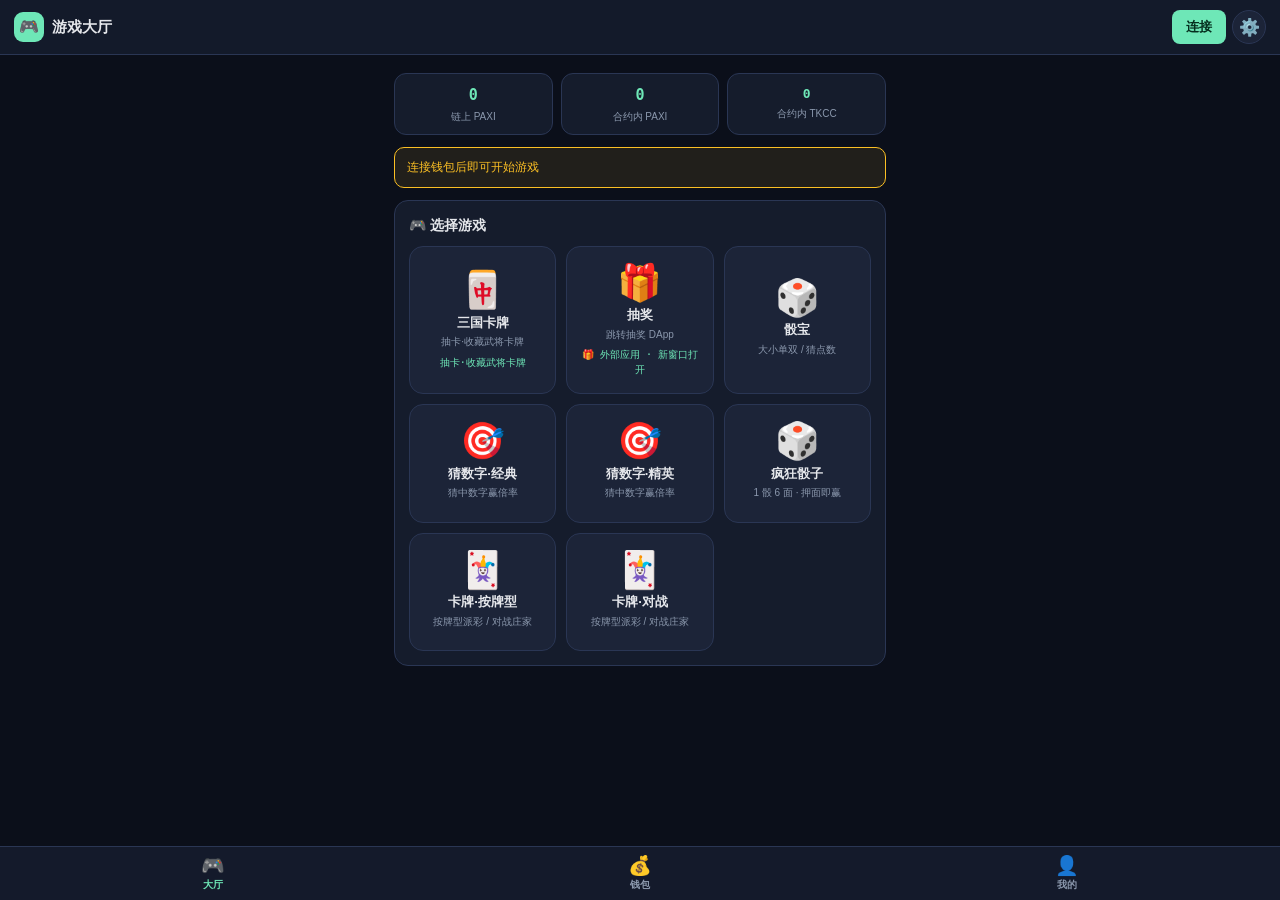
==== index.html @ fe30eb3c "Add files via upload" ====
<!DOCTYPE html>
<html lang="zh-CN">
<head>
<meta charset="UTF-8">
<meta name="viewport" content="width=device-width, initial-scale=1.0, maximum-scale=1.0, user-scalable=no, viewport-fit=cover">
<title>Paxi Game Hub</title>
<meta name="description" content="Paxi Network 链上游戏大厅">
<meta name="theme-color" content="#0b0f1a">
<link rel="icon" href="data:image/svg+xml,<svg xmlns='http://www.w3.org/2000/svg' viewBox='0 0 32 32'><rect width='32' height='32' rx='7' fill='%236ee7b7'/><text x='16' y='23' font-size='18' text-anchor='middle' fill='%230b0f1a'>G</text></svg>">
<style>
/* ========== 变量 ========== */
:root {
  --bg: #0b0f1a;
  --card: #151c2c;
  --card-2: #1c2438;
  --border: #2a3654;
  --text: #e5e7eb;
  --muted: #8b98ad;
  --accent: #6ee7b7;
  --accent-2: #60a5fa;
  --gold: #fbbf24;
  --danger: #f87171;
  --radius: 14px;
  --safe-bottom: env(safe-area-inset-bottom, 0px);
  --safe-top: env(safe-area-inset-top, 0px);
}
* { margin: 0; padding: 0; box-sizing: border-box; -webkit-tap-highlight-color: transparent; }
html { -webkit-text-size-adjust: 100%; }
body {
  font-family: -apple-system, BlinkMacSystemFont, 'Segoe UI', 'PingFang SC', 'Microsoft YaHei', sans-serif;
  background: var(--bg);
  color: var(--text);
  min-height: 100vh;
  line-height: 1.5;
  overscroll-behavior-y: none;
  padding-bottom: calc(64px + var(--safe-bottom));
}

/* ========== Header ========== */
.header {
  position: sticky; top: 0; z-index: 100;
  background: rgba(21,28,44,.92);
  backdrop-filter: blur(12px); -webkit-backdrop-filter: blur(12px);
  border-bottom: 1px solid var(--border);
  padding: calc(10px + var(--safe-top)) 14px 10px;
  display: flex; align-items: center; justify-content: space-between; gap: 8px;
}
.brand { display: flex; align-items: center; gap: 8px; min-width: 0; }
.logo {
  width: 30px; height: 30px; border-radius: 9px; background: var(--accent);
  display: flex; align-items: center; justify-content: center;
  font-size: 16px; flex-shrink: 0;
}
.brand-name { font-size: 15px; font-weight: 800; white-space: nowrap; }
.hdr-right { display: flex; align-items: center; gap: 6px; flex-shrink: 0; }
.chip {
  font-size: 11px; padding: 4px 8px; border-radius: 999px;
  background: var(--card-2); border: 1px solid var(--border);
  color: var(--muted); font-family: ui-monospace, monospace;
  max-width: 104px; overflow: hidden; text-overflow: ellipsis; white-space: nowrap;
}
.chip.bal { color: var(--accent); border-color: #14532d; }

/* ========== 主区 ========== */
.main { max-width: 520px; margin: 0 auto; padding: 14px 14px 8px; }

/* ========== 卡片 ========== */
.card {
  background: var(--card); border: 1px solid var(--border);
  border-radius: var(--radius); padding: 14px; margin-bottom: 12px;
}
.card-title {
  font-size: 14px; font-weight: 700; margin-bottom: 10px;
  display: flex; align-items: center; gap: 6px;
}
.desc { font-size: 12px; color: var(--muted); line-height: 1.6; word-break: break-word; }
.desc code, code {
  font-family: ui-monospace, SFMono-Regular, Menlo, Consolas, monospace;
  font-size: 11px; background: rgba(0,0,0,.05);
  padding: 1px 5px; border-radius: 4px; word-break: break-all;
}

/* ========== 余额条 ========== */
.balance-bar {
  display: grid; grid-template-columns: repeat(3, 1fr); gap: 8px;
  margin-bottom: 12px;
}
.bal-item {
  background: var(--card); border: 1px solid var(--border);
  border-radius: 12px; padding: 10px 6px; text-align: center;
}
.bal-val { font-size: 15px; font-weight: 800; color: var(--accent); font-family: ui-monospace, monospace; }
.bal-val.small { font-size: 13px; }
.bal-lab { font-size: 10px; color: var(--muted); margin-top: 2px; }

/* ========== 游戏网格（2 列，手机最舒服） ========== */
.game-grid { display: grid; grid-template-columns: repeat(2, 1fr); gap: 10px; }
.game-card {
  background: var(--card-2); border: 1px solid var(--border);
  border-radius: var(--radius); padding: 16px 10px;
  display: flex; flex-direction: column; align-items: center; gap: 3px;
  cursor: pointer; transition: transform .12s;
  min-height: 104px; justify-content: center; text-align: center;
}
.game-card:active { transform: scale(.96); background: #223052; }
.game-card.disabled { opacity: .45; pointer-events: none; }
.game-icon { font-size: 32px; line-height: 1.1; }
.game-name { font-size: 13px; font-weight: 700; }
.game-desc { font-size: 10px; color: var(--muted); line-height: 1.35; }
.game-tag {
  font-size: 10px; color: var(--accent); margin-top: 3px;
  font-family: ui-monospace, monospace;
}

/* ========== 返回栏 ========== */
.back-bar {
  display: inline-flex; align-items: center; gap: 4px;
  color: var(--muted); font-size: 13px; margin-bottom: 10px;
  padding: 6px 0; cursor: pointer;
}
.back-bar:active { color: var(--text); }

/* ========== 表单 ========== */
.field { margin-bottom: 12px; }
.label { display: block; font-size: 12px; color: var(--muted); margin-bottom: 5px; font-weight: 600; }
input[type="text"], input[type="number"], select {
  width: 100%; padding: 11px 12px;
  background: var(--bg); border: 1px solid var(--border); border-radius: 10px;
  color: var(--text); font-size: 15px;
  -webkit-appearance: none; appearance: none;
  transition: border-color .15s;
}
input:focus, select:focus { outline: none; border-color: var(--accent); }
select { font-family: inherit; cursor: pointer; }
input.mono { font-family: ui-monospace, monospace; }
.row { display: flex; gap: 8px; align-items: center; }
.row .grow { flex: 1 1 auto; min-width: 0; }

/* 快捷金额 */
.quick-row { display: flex; gap: 6px; margin-top: 6px; flex-wrap: wrap; }
.quick {
  padding: 5px 10px; font-size: 11px; border-radius: 999px;
  background: var(--card-2); border: 1px solid var(--border); color: var(--muted);
}
.quick:active { background: var(--accent); color: #052e1e; }

/* ========== 按钮 ========== */
.btn {
  padding: 12px 18px; border-radius: 10px; border: none;
  font-size: 15px; font-weight: 700; cursor: pointer;
  min-height: 46px; width: 100%;
  display: flex; align-items: center; justify-content: center; gap: 6px;
  transition: transform .1s;
}
.btn:active { transform: scale(.97); }
.btn:disabled { opacity: .45; }
.btn-primary { background: var(--accent); color: #052e1e; }
.btn-ghost { background: transparent; color: var(--text); border: 1px solid var(--border); font-weight: 600; }
.btn-gold { background: var(--gold); color: #3b2a05; }
.btn-sm {
  width: auto; min-height: 34px; padding: 7px 14px;
  font-size: 13px; border-radius: 8px;
}

/* ========== 下注选项 ========== */
.opt-grid { display: grid; grid-template-columns: repeat(auto-fill, minmax(64px, 1fr)); gap: 7px; }
.opt-grid.cols-2 { grid-template-columns: repeat(2, 1fr); }
.opt {
  padding: 12px 4px; border-radius: 10px; font-size: 14px; font-weight: 600;
  background: var(--card-2); border: 1px solid var(--border); color: var(--text);
  min-height: 48px;
}
.opt:active { transform: scale(.96); }
.opt.sel { background: var(--accent); color: #052e1e; border-color: var(--accent); }
.opt small { display: block; font-size: 10px; opacity: .8; margin-top: 2px; font-weight: 500; }
.opt:disabled { opacity: .35; }
.opt.dim { opacity: .55; }

/* ========== 骰子 / 卡牌结果 ========== */
.result-stage {
  background: var(--bg); border: 1px solid var(--border); border-radius: 12px;
  padding: 16px; text-align: center; margin-bottom: 10px; min-height: 72px;
  display: flex; align-items: center; justify-content: center; flex-wrap: wrap; gap: 8px;
}
.dice-face {
  width: 46px; height: 46px; border-radius: 10px;
  background: var(--card-2); border: 1px solid var(--border);
  display: flex; align-items: center; justify-content: center;
  font-size: 20px; font-weight: 800;
}
.pcard {
  width: 44px; height: 62px; border-radius: 8px; background: #f8fafc;
  color: #0f172a; display: flex; flex-direction: column;
  align-items: center; justify-content: center; font-weight: 800; font-size: 17px;
  border: 1px solid #cbd5e1;
}
.pcard.red { color: #dc2626; }
.pcard small { font-size: 15px; font-weight: 600; }
.big-result { font-size: 34px; font-weight: 800; color: var(--accent); }
.placeholder-txt { color: var(--muted); font-size: 12px; }

/* ========== 赔率表 ========== */
.odds-wrap { overflow-x: auto; -webkit-overflow-scrolling: touch; }
table { width: 100%; border-collapse: collapse; font-size: 11px; margin-top: 6px; min-width: 300px; }
th {
  text-align: left; padding: 6px 6px; color: var(--muted); font-weight: 600;
  border-bottom: 1px solid var(--border); font-size: 10px; white-space: nowrap;
}
td { padding: 6px 6px; border-bottom: 1px solid var(--border); }
td.num { font-family: ui-monospace, monospace; text-align: right; white-space: nowrap; }
.warn-txt { color: var(--gold); }
.ok-txt { color: var(--accent); }

/* ========== 键值行 ========== */
.kv { display: flex; justify-content: space-between; gap: 10px; padding: 6px 0; font-size: 12px; }
.kv + .kv { border-top: 1px solid rgba(42,54,84,.5); }
.kv .k { color: var(--muted); flex: 0 0 auto; }
.kv .v { font-family: ui-monospace, monospace; text-align: right; word-break: break-all; max-width: 62%; }

/* ========== 提示条 ========== */
.hint {
  background: rgba(251,191,36,.09); border: 1px solid var(--gold);
  color: var(--gold); border-radius: 10px; padding: 10px 12px;
  font-size: 12px; margin-bottom: 12px; line-height: 1.6;
}
.hint.err { background: rgba(248,113,113,.09); border-color: var(--danger); color: var(--danger); }
.hint.ok { background: rgba(110,231,183,.09); border-color: var(--accent); color: var(--accent); }

/* ========== 日志 ========== */
.log {
  font-family: ui-monospace, monospace; font-size: 11px;
  background: #06090f; border: 1px solid var(--border); border-radius: 10px;
  padding: 10px; max-height: 180px; overflow: auto;
  white-space: pre-wrap; word-break: break-all; color: #cbd5e1;
}
.log div { padding: 1px 0; }
.log .ok { color: #86efac; }
.log .err { color: #fca5a5; }
.log .info { color: #93c5fd; }

/* ========== 底部 Tab ========== */
.tabbar {
  position: fixed; left: 0; right: 0; bottom: 0; z-index: 100;
  background: rgba(21,28,44,.96);
  backdrop-filter: blur(12px); -webkit-backdrop-filter: blur(12px);
  border-top: 1px solid var(--border);
  display: flex; padding-bottom: var(--safe-bottom);
}
.tab {
  flex: 1; padding: 9px 0 8px; text-align: center; cursor: pointer;
  color: var(--muted); font-size: 10px; font-weight: 600;
  display: flex; flex-direction: column; align-items: center; gap: 2px;
}
.tab .ti { font-size: 19px; line-height: 1; }
.tab.active { color: var(--accent); }
.tab:active { opacity: .7; }

/* ========== Toast ========== */
.toast {
  position: fixed; bottom: calc(78px + var(--safe-bottom)); left: 50%;
  transform: translateX(-50%);
  background: var(--card-2); border: 1px solid var(--border);
  padding: 10px 18px; border-radius: 10px; font-size: 13px; font-weight: 600;
  z-index: 300; max-width: 88vw; text-align: center;
  box-shadow: 0 6px 24px rgba(0,0,0,.45);
  animation: slideUp .25s ease;
}
@keyframes slideUp { from { transform: translate(-50%, 14px); opacity: 0; } to { transform: translate(-50%, 0); opacity: 1; } }
.toast.success { border-color: var(--accent); color: var(--accent); }
.toast.error { border-color: var(--danger); color: var(--danger); }

/* ========== 遮罩 ========== */
.mask {
  position: fixed; inset: 0; z-index: 400;
  background: rgba(6,9,15,.72);
  display: flex; align-items: center; justify-content: center;
  flex-direction: column; gap: 10px; color: var(--muted); font-size: 13px;
}
.spinner {
  width: 26px; height: 26px; border: 2px solid var(--border);
  border-top-color: var(--accent); border-radius: 50%;
  animation: spin .7s linear infinite;
}
@keyframes spin { to { transform: rotate(360deg); } }

/* ========== 桌面微调（依然是窄栏，手机为主） ========== */
@media (min-width: 768px) {
  .main { padding: 18px 14px 8px; }
  .game-grid { grid-template-columns: repeat(3, 1fr); }
  .game-icon { font-size: 36px; }
}
@media (max-width: 340px) {
  .game-grid { gap: 8px; }
  .game-card { padding: 12px 6px; min-height: 92px; }
  .game-icon { font-size: 26px; }
  .chip { max-width: 78px; font-size: 10px; }
}

/* ========== 设置菜单（大厅暗色主题） ========== */
.settings-wrap { position: relative; }
.settings-btn {
  width: 34px; height: 34px; border-radius: 50%;
  background: var(--card-2); border: 1px solid var(--border);
  color: var(--text); font-size: 17px; cursor: pointer;
  display: flex; align-items: center; justify-content: center;
  transition: transform .3s, background .15s, color .15s;
  -webkit-tap-highlight-color: transparent;
  touch-action: manipulation;
}
.settings-btn:hover { background: rgba(110,231,183,.15); transform: rotate(90deg); color: var(--accent); }
.settings-menu {
  display: none; position: absolute; top: 42px; right: 0;
  background: var(--card); border: 1px solid var(--border);
  border-radius: 12px; padding: 6px; box-shadow: 0 8px 24px rgba(0,0,0,.5);
  min-width: 188px; flex-direction: column; gap: 2px; z-index: 400;
}
.settings-menu.open { display: flex; animation: sgFadeIn .18s ease; }
@keyframes sgFadeIn { from { opacity: 0; transform: translateY(-4px); } to { opacity: 1; transform: translateY(0); } }
.settings-menu .menu-item {
  background: transparent; border: none; color: var(--text);
  padding: 9px 12px; font-size: 13px; font-family: inherit; cursor: pointer;
  border-radius: 8px; text-align: left; transition: background .15s, color .15s;
  display: flex; align-items: center; gap: 6px; white-space: nowrap;
}
.settings-menu .menu-item:hover { background: var(--card-2); color: var(--accent); }
.settings-menu .menu-item .check { color: var(--accent); font-weight: 700; width: 14px; display: inline-block; }
.settings-menu .menu-item.danger:hover { background: rgba(248,113,113,.15); color: var(--danger); }
.settings-menu .menu-divider { height: 1px; background: var(--border); margin: 4px 8px; }

/* ============================================================
   三国·卡牌 老版金色主题
   作用域限定在 .sg-page 与专属类（.sg-card/.codex-card/.battle-arena/
   弹窗），不污染大厅中性布局，其他游戏外观与逻辑一律不动。
   ============================================================ */
:root { --sg-card-h: 200px; }

/* 三国页包裹器：仅此容器内套用老版字体/金色风 */
.sg-page { font-family: '华文行楷','STKaiti','KaiTi','SimSun',serif; }
.sg-page .card { background: rgba(255,255,255,0.04); border:1px solid rgba(200,160,100,0.12); border-radius:14px; padding:12px; margin-bottom:10px; }
.sg-page .card-title { font-size:14px; font-weight:700; margin-bottom:8px; display:flex; align-items:center; gap:6px; color:#e8d5b8; }
.sg-page .desc { font-size:12px; color:#8a7a6a; line-height:1.6; word-break:break-word; }
.sg-page .kv { display:flex; justify-content:space-between; gap:10px; padding:6px 0; font-size:12px; }
.sg-page .kv + .kv { border-top:1px solid rgba(200,160,100,0.06); }
.sg-page .kv .k { color:#8a7a6a; flex:0 0 auto; }
.sg-page .kv .v { font-family: ui-monospace, monospace; text-align:right; word-break:break-all; max-width:62%; color:#e8d5b8; }
.sg-page .hint { background: rgba(255,200,50,0.09); border:1px solid #b8860b; color:#ffd700; border-radius:10px; padding:10px 12px; font-size:12px; margin-bottom:10px; line-height:1.6; }
.sg-page .hint.err { background: rgba(248,113,113,0.09); border-color:#f44336; color:#f44336; }
.sg-page .hint.ok { background: rgba(110,231,183,0.09); border-color:#4caf50; color:#4caf50; }
.sg-page .back-bar { display:inline-flex; align-items:center; gap:4px; color:#8a7a6a; font-size:13px; margin-bottom:10px; padding:6px 0; cursor:pointer; font-family:inherit; }
.sg-page .back-bar:active { color:#e8d5b8; }
.sg-page input[type="text"], .sg-page input[type="number"], .sg-page select { width:100%; padding:10px 12px; border:1px solid rgba(200,160,100,0.3); background: rgba(30,20,10,0.6); color:#e8d5b8; border-radius:8px; font-size:13px; outline:none; box-sizing:border-box; font-family:inherit; margin-top:6px; }
.sg-page input:focus, .sg-page select:focus { border-color:#ffd700; }
.sg-page label { font-size:12px; color:#8a7a6a; }
.sg-page .btn-primary { background:#8b2f1a; color:#f5efe0; }
.sg-page .btn-gold { background:#ffd700; color:#0d0a0c; }
.sg-page .btn-success { background:#2a6a3a; color:#f5efe0; }
.sg-page .btn-ghost { background:rgba(255,255,255,0.08); color:#e8d5b8; }
.sg-page .btn-danger { background:#6a2a2a; color:#f5efe0; }

/* 三国页内统计卡（4 张横排） */
.sg-stats { display:flex; gap:6px; margin-bottom:10px; }
.sg-stat { flex:1; background: rgba(255,255,255,0.04); border:1px solid rgba(200,160,100,0.12); border-radius:12px; padding:8px 6px; text-align:center; font-size:12px; }
.sg-stat .ic { font-size:16px; }
.sg-stat .num { display:block; font-size:15px; font-weight:bold; color:#ffd700; margin-top:2px; }
.sg-stat .lb { display:block; font-size:10px; color:#8a7a6a; margin-top:2px; }

/* 三国页内标签条（抽卡/对战/我的卡牌…） */
#sgTabs { display:flex; gap:4px; overflow-x:auto; margin-bottom:10px; background: rgba(0,0,0,0.25); padding:4px; border-radius:14px; border:1px solid rgba(200,160,100,0.12); -webkit-overflow-scrolling:touch; scrollbar-width:none; }
#sgTabs::-webkit-scrollbar { display:none; }
.sg-tab { flex:1; min-width:64px; width:auto; min-height:auto; background:transparent; border:none; color:#8a7a6a; padding:9px 6px; font-size:13px; font-family:inherit; cursor:pointer; border-radius:10px; transition:.2s; white-space:nowrap; }
.sg-tab:hover { color:#e8d5b8; background: rgba(255,255,255,0.04); }
.sg-tab.active { background: linear-gradient(135deg, rgba(184,134,11,0.35), rgba(255,200,50,0.2)); color:#ffd700; box-shadow:0 2px 10px rgba(255,200,50,0.15); }

/* 我的卡牌网格（3 列，高度一致） */
#sgCardGrid { display:grid; grid-template-columns:repeat(3,1fr); gap:8px; margin-top:6px; }
.sg-card {
  position:relative; border:2px solid #555; border-radius:10px; overflow:hidden;
  background:#0d1322; aspect-ratio:auto; height: var(--sg-card-h);
  display:flex; flex-direction:column; cursor:pointer; transition: filter .2s;
}
.sg-card:hover { filter: brightness(1.12); z-index:3; }
.sg-card:active { filter: brightness(.92); }
/* 出战顺序序号徽标（养成页 picker：第 1 个先出，第 2 个第二出…） */
.sg-pick-ord {
  position:absolute; top:-7px; left:-7px; z-index:4;
  min-width:18px; height:18px; padding:0 4px; border-radius:9px;
  background:linear-gradient(135deg,#ffd700,#ff9d2e); color:#3a2400;
  font-size:11px; font-weight:800; line-height:18px; text-align:center;
  box-shadow:0 1px 4px rgba(0,0,0,.5); border:1px solid #ffe9a8;
}
.sg-card .sg-card-img {
  flex:3; min-height:0; display:flex; align-items:center; justify-content:center;
  background: radial-gradient(ellipse at 50% 80%, rgba(60,40,20,0.2), transparent 70%);
  overflow:hidden; padding:2px;
}
.sg-card .sg-card-img img { width:100%; height:100%; object-fit:cover; }
.sg-card .sg-card-foot {
  flex:1; border-top:1px dashed rgba(100,80,60,0.4); padding:3px 4px; text-align:center;
  background: linear-gradient(0deg, rgba(0,0,0,.6), transparent); font-size:10px; line-height:1.2;
}
.sg-card .sg-card-foot .nm { font-weight:700; color:#fff; font-size:11px; }
.sg-card .sg-card-foot .rr { color:#ffd700; font-size:9px; }
.sg-card .sg-card-lv {
  position:absolute; top:3px; right:3px; background:rgba(0,0,0,.65); color:#ffd54f;
  padding:1px 5px; border-radius:4px; font-size:10px; font-weight:700; z-index:2;
}
/* 养成页卡牌格：小卡图 + 参数 + 下方四个养成按钮（与「我的卡牌」区分开） */
.sg-cult-card {
  border:2px solid #555; border-radius:10px; overflow:hidden; background:#0d1322;
  padding:5px; display:flex; flex-direction:column; gap:4px;
}
.sg-cult-card .sg-cult-img {
  width:100%; aspect-ratio:3/4; display:flex; align-items:center; justify-content:center;
  background:radial-gradient(ellipse at 50% 80%, rgba(60,40,20,.25), transparent 70%);
  border-radius:6px; overflow:hidden;
}
.sg-cult-card .sg-cult-img img { width:100%; height:100%; object-fit:cover; }
.sg-cult-card .sg-cult-info .nm { font-size:11px; font-weight:700; color:#fff; white-space:nowrap; overflow:hidden; text-overflow:ellipsis; }
.sg-cult-card .sg-cult-info .rr { font-size:9px; }
.sg-cult-card .sg-cult-acts { display:flex; flex-wrap:wrap; gap:3px; }
.sg-cult-card .sg-cult-acts .btn { flex:1 1 calc(50% - 3px); min-width:0; padding:3px 2px; font-size:10px; line-height:1.1; }
.rarity-legend { border-color:#ffd700 !important; }
.rarity-epic   { border-color:#ab47bc !important; }
.rarity-rare   { border-color:#4fc3f7 !important; }
.rarity-common { border-color:#9e9e9e !important; }

/* ===== 卡牌动感（移植自老版三国前端，保证界面一致性） ===== */
@keyframes sg-glow-common { 0%,100% { box-shadow:0 2px 10px rgba(0,0,0,.45), 0 0 0 rgba(158,158,158,0); } 50% { box-shadow:0 2px 10px rgba(0,0,0,.45), 0 0 10px rgba(158,158,158,.4); } }
@keyframes sg-glow-rare   { 0%,100% { box-shadow:0 2px 10px rgba(0,0,0,.45), 0 0 0 rgba(79,195,247,0); } 50% { box-shadow:0 2px 10px rgba(0,0,0,.45), 0 0 14px rgba(79,195,247,.55); } }
@keyframes sg-glow-epic   { 0%,100% { box-shadow:0 2px 10px rgba(0,0,0,.45), 0 0 0 rgba(171,71,188,0); } 50% { box-shadow:0 2px 10px rgba(0,0,0,.45), 0 0 18px rgba(171,71,188,.65); } }
@keyframes sg-glow-legend { 0%,100% { box-shadow:0 2px 10px rgba(0,0,0,.45), 0 0 0 rgba(255,215,0,0); } 35% { box-shadow:0 2px 10px rgba(0,0,0,.45), 0 0 22px rgba(255,215,0,.85); } 50% { box-shadow:0 2px 10px rgba(0,0,0,.45), 0 0 28px rgba(255,215,0,.95); } 65% { box-shadow:0 2px 10px rgba(0,0,0,.45), 0 0 22px rgba(255,215,0,.85); } }
@keyframes sg-float-common { 0%,100% { transform: translateY(0); } 50% { transform: translateY(-1px); } }
@keyframes sg-float-rare   { 0%,100% { transform: translateY(0); } 50% { transform: translateY(-1.5px); } }
@keyframes sg-float-epic   { 0%,100% { transform: translateY(0); } 50% { transform: translateY(-2px); } }
@keyframes sg-float-legend { 0%,100% { transform: translateY(0); } 50% { transform: translateY(-2.5px); } }
.sg-card.rarity-common, .codex-card.rarity-common { animation: sg-glow-common 3.5s ease-in-out infinite, sg-float-common 3.5s ease-in-out infinite; }
.sg-card.rarity-rare,   .codex-card.rarity-rare   { animation: sg-glow-rare   3.0s ease-in-out infinite, sg-float-rare   3.0s ease-in-out infinite; }
.sg-card.rarity-epic,   .codex-card.rarity-epic   { animation: sg-glow-epic   2.5s ease-in-out infinite, sg-float-epic   2.5s ease-in-out infinite; }
.sg-card.rarity-legend, .codex-card.rarity-legend { animation: sg-glow-legend 2.0s ease-in-out infinite, sg-float-legend 2.0s ease-in-out infinite; }
#sgCardGrid, #codexContent { perspective: 900px; }
@keyframes sg-flip-in {
  0%   { transform: translateY(80px) rotateX(90deg) scale(.6); opacity: 0; }
  60%  { transform: translateY(-5px) rotateX(-10deg) scale(1.05); opacity: 1; }
  100% { transform: translateY(0) rotateX(0) scale(1); opacity: 1; }
}
.sg-card.new-card .sg-card-img, .codex-card.new-card .cc-img { animation: sg-flip-in .7s cubic-bezier(.22,1,.36,1) both; }
@keyframes sg-gold-burst {
  0%   { transform: scale(0); opacity: .9; }
  60%  { transform: scale(1.6); opacity: .35; }
  100% { transform: scale(2.4); opacity: 0; }
}
.gold-burst {
  position:absolute; inset:-8%; pointer-events:none; z-index:99; border-radius:50%;
  background: radial-gradient(circle, rgba(255,215,0,.95) 0%, rgba(255,180,0,.65) 25%, rgba(255,215,0,.25) 50%, transparent 75%);
  animation: sg-gold-burst .9s cubic-bezier(.22,1,.36,1) forwards;
}
.draw-burst { position:relative; overflow:hidden; }

/* 卡牌选择面板（出战顺序 / PVP / 混战） */
.sg-pick {
  border:2px solid #2a3756; border-radius:8px; padding:4px; cursor:pointer;
  background:#0d1322; text-align:center; font-size:11px;
}
.sg-pick .pn { font-weight:700; color:#fff; }
.sg-pick .pr { font-size:9px; }

/* 对战竞技场（胜/负 + 双方出牌） */
.battle-arena {
  background: rgba(0,0,0,0.5); border-radius:14px; padding:12px; margin:10px 0;
  border:1px solid rgba(200,160,100,0.1); display:none; min-height:120px;
}
.battle-arena.show { display:block; }
.battle-arena .vs-banner {
  text-align:center; font-size:22px; color:#ffd700; letter-spacing:6px;
  padding:6px 0; font-weight:bold; text-shadow:0 0 30px rgba(255,215,0,0.2);
}
.battle-arena .side-label { font-size:12px; color:#8a7a6a; text-align:center; margin:6px 0 2px; }
.battle-arena .side-cards { display:flex; gap:6px; justify-content:center; flex-wrap:wrap; margin-bottom:6px; }
.battle-arena .mini-card {
  width:54px; border:2px solid #555; border-radius:8px; overflow:hidden; background:#0d1322; position:relative;
}
.battle-arena .mini-card img { width:100%; height:62px; object-fit:cover; display:block; }
.battle-arena .mini-card .mc-nm { font-size:9px; text-align:center; color:#fff; padding:1px 0; }
.battle-arena .final-result {
  text-align:center; font-size:20px; font-weight:bold; padding:8px 0; margin-top:4px;
  border-top:1px solid rgba(200,160,100,0.1);
}
.final-result.win { color:#4caf50; }
.final-result.lose { color:#f44336; }
.final-result.draw { color:#ffd700; }

/* 通用隐藏工具类
   🔴 修复：此前项目里没有任何地方定义 .hidden，导致 index.html 中
   `<div id="modalLoading" class="hidden">处理中…</div>` 的 class 完全不生效，
   转圈 +「处理中...」常驻在卡牌详情弹窗底部。补上这条规则即可。 */
.hidden { display: none !important; }

/* 弹窗（图鉴 / 卡牌详情） */
.modal-overlay {
  position:fixed; top:0; left:0; width:100%; height:100%; background: rgba(0,0,0,0.7);
  backdrop-filter: blur(8px); display:none; justify-content:center; align-items:center; z-index:1000;
}
.modal-overlay.active { display:flex; }
.modal {
  background:#1a1218; border-radius:18px; padding:16px 20px; max-width:840px; width:92%;
  max-height:85vh; overflow-y:auto; border:1px solid rgba(200,160,100,0.15); color:#e8d5b8;
  font-family:'华文行楷','STKaiti','KaiTi','SimSun',serif;
}
.modal h2 { text-align:center; margin-bottom:12px; color:#ffd700; font-size:22px; letter-spacing:2px; }
.modal .close-btn {
  float:right; background:none; border:none; font-size:22px; color:#8a7a6a; cursor:pointer; transition:.2s;
}
.modal .close-btn:hover { color:#e8d5b8; }
.codex-grid { display:grid; grid-template-columns:repeat(3,1fr); gap:8px; margin-top:8px; }
.codex-card {
  position:relative; border:2px solid #555; border-radius:10px; overflow:hidden; background:#0d1322;
  height: var(--sg-card-h); display:flex; flex-direction:column; cursor:pointer; transition: filter .15s;
}
.codex-card:hover { filter: brightness(1.1); }
.codex-card .cc-img { flex:4; min-height:0; display:flex; align-items:center; justify-content:center; overflow:hidden; padding:2px; }
.codex-card .cc-img img { width:100%; height:100%; object-fit:cover; }
.codex-card .cc-foot { flex:1; border-top:1px dashed rgba(100,80,60,0.4); padding:3px 4px; text-align:center; font-size:10px; }
.codex-card .cc-foot .nm { font-weight:700; color:#fff; font-size:11px; }
.codex-card .cc-foot .rr { color:#ffd700; font-size:9px; }
.codex-progress { margin:6px 0 10px; font-size:12px; color:#8a7a6a; }

/* 玩法及经济说明弹窗 */
.eco-modal { max-width:720px; }
.eco-body { font-size:13px; line-height:1.65; color:#d9cbb8; font-family:inherit; }
.eco-body h3 {
  font-size:15px; color:#ffd700; font-weight:700; margin:16px 0 8px;
  padding-bottom:5px; border-bottom:1px solid rgba(200,160,100,0.25); letter-spacing:1px;
}
.eco-body h3:first-child { margin-top:4px; }
.eco-body h4 { font-size:13.5px; color:#e8b04b; font-weight:700; margin:12px 0 5px; }
.eco-body p { margin:5px 0; }
.eco-body ul { margin:5px 0 5px 18px; padding:0; }
.eco-body li { margin:3px 0; }
.eco-body code {
  font-family: ui-monospace, Menlo, Consolas, monospace; font-size:12px; color:#6ee7b7;
  background:rgba(110,231,183,0.08); padding:1px 5px; border-radius:4px; word-break:break-all;
}
.eco-tb { width:100%; border-collapse:collapse; margin:6px 0; font-size:12.5px; }
.eco-tb th, .eco-tb td {
  border:1px solid rgba(200,160,100,0.22); padding:4px 7px; text-align:left; vertical-align:top;
}
.eco-tb th { background:rgba(200,160,100,0.12); color:#ffd700; font-weight:700; white-space:nowrap; }
.eco-tb tr:nth-child(even) td { background:rgba(255,255,255,0.02); }
/* 宽表格在手机上横向滑动，不撑破弹窗 */
.eco-scroll { overflow-x:auto; -webkit-overflow-scrolling:touch; margin:6px 0; }
.eco-scroll .eco-tb { margin:0; min-width:460px; }
/* 中英文双版本内容（玩法说明等）：按当前语言切换显示，默认全隐藏，仅 .active 显示 */
.lang-zh, .lang-en { display:none; }
.lang-zh.active, .lang-en.active { display:block; }
/* 卡牌详情弹窗：图形占 3/4、说明占 1/4；参数一行一个（紧凑） */
.card-detail-modal .card-preview { text-align:center; padding:4px 0 6px; }
.card-detail-modal .card-preview img {
  width:auto; max-width:100%; max-height:34vh;
  aspect-ratio:3/4; object-fit:cover; border-radius:10px;
}
.card-detail-modal .card-name-detail { font-size:18px; font-weight:bold; margin-top:4px; line-height:1.2; }
.card-detail-modal .card-sub-detail { font-size:12px; color:#8a7a6a; line-height:1.2; }
.card-detail-modal .info-grid { display:grid; grid-template-columns:1fr 1fr; gap:3px 12px; margin:8px 0 0; }
.card-detail-modal .info-grid .ig {
  display:flex; align-items:baseline; justify-content:space-between; gap:6px;
  font-size:13px; line-height:1.5; border-bottom:1px dashed rgba(200,160,100,0.12); padding:1px 0;
}
.card-detail-modal .info-grid .label { color:#8a7a6a; }
.card-detail-modal .info-grid .value { font-weight:bold; color:#ffd700; }
.card-detail-modal .card-desc { font-size:12px; color:#c9b8a8; line-height:1.4; margin-top:6px; padding-top:6px; border-top:1px solid rgba(200,160,100,0.1); }
.card-detail-modal .star-actions { display:flex; gap:8px; justify-content:center; flex-wrap:wrap; margin-top:10px; padding-top:10px; border-top:1px solid rgba(200,160,100,0.1); }
.card-detail-modal .star-actions .btn { min-width:80px; }

/* 响应式：手机一致卡高 */
@media (max-width: 600px) { :root { --sg-card-h: 180px; } }
@media (max-width: 380px) { :root { --sg-card-h: 150px; } }
</style>
</head>
<body>

<header class="header">
  <div class="brand">
    <div class="logo">🎮</div>
    <div class="brand-name" id="pageTitle">游戏大厅</div>
  </div>
  <div class="hdr-right">
    <span class="chip bal" id="hdrBal" style="display:none">—</span>
    <span class="chip" id="hdrAddr" style="display:none">—</span>
    <button class="btn btn-primary btn-sm" id="btnConnect" style="display:none" onclick="connectWallet()" data-i18n="btn_connect">连接</button>
    <div class="settings-wrap">
      <button class="settings-btn" id="btnSettings" onclick="toggleSettingsMenu()" title="设置" data-i18n-title="menu_settings">⚙️</button>
      <div class="settings-menu" id="settingsMenu">
        <button class="menu-item" id="langZhBtn" onclick="switchLang('zh');toggleSettingsMenu()">🇨🇳 中文</button>
        <button class="menu-item" id="langEnBtn" onclick="switchLang('en');toggleSettingsMenu()">🇺🇸 English</button>
        <div class="menu-divider"></div>
        <button class="menu-item" data-i18n="menu_deposit" onclick="switchTab('wallet');toggleSettingsMenu()">💰 充值</button>
        <button class="menu-item" data-i18n="menu_withdraw" onclick="switchTab('wallet');toggleSettingsMenu()">💳 提现</button>
        <div class="menu-divider"></div>
        <button class="menu-item" data-i18n="menu_economy" onclick="openEconomyInfo();toggleSettingsMenu()">📖 玩法及经济说明</button>
        <div class="menu-divider"></div>
        <button class="menu-item" data-i18n="menu_pump" onclick="openPump();toggleSettingsMenu()">🚀 个性化发币</button>
        <button class="menu-item" data-i18n="menu_burn" onclick="openBurn();toggleSettingsMenu()">🔥 燃烧代币</button>
        <div class="menu-divider"></div>
        <button class="menu-item danger" data-i18n="menu_reset" onclick="hardReset();toggleSettingsMenu()">🔄 重置数据</button>
      </div>
    </div>
  </div>
</header>

<main class="main" id="main"></main>

<!-- 🔴 启动失败提示：PaxiCosmJS（链上 SDK）未加载成功时显示，避免只看到一堆看不懂的报错 -->
<div id="bootErr" style="display:none;position:fixed;left:0;right:0;top:0;z-index:9999;
     background:#b00020;color:#fff;padding:14px 16px;font-size:14px;line-height:1.5;
     box-shadow:0 2px 8px rgba(0,0,0,.3)">
  <div class="lang-zh active">
    ⚠️ 链上 SDK（paxi-cosmjs.umd.js）未加载成功，应用暂时无法运行。<br>
    请：① 手机浏览器<b>强制刷新</b>本页；② 确认该文件已随仓库一起部署到 GitHub Pages。<br>
    <span style="opacity:.85">（若网络受限，可在能联网的环境刷新一次后再用）</span>
  </div>
  <div class="lang-en">
    ⚠️ The on-chain SDK (paxi-cosmjs.umd.js) failed to load, so the app can't run yet.<br>
    Please: ① <b>hard-refresh</b> this page in your mobile browser; ② make sure the file is deployed to GitHub Pages together with the repo.<br>
    <span style="opacity:.85">(If your network is restricted, load it once from a network that can reach the file, then retry.)</span>
  </div>
</div>

<nav class="tabbar">
  <div class="tab active" data-tab="home"  onclick="switchTab('home')"><span class="ti">🎮</span><span data-i18n="tab_home">大厅</span></div>
  <div class="tab"        data-tab="wallet" onclick="switchTab('wallet')"><span class="ti">💰</span><span data-i18n="tab_wallet">钱包</span></div>
  <div class="tab"        data-tab="me"     onclick="switchTab('me')"><span class="ti">👤</span><span data-i18n="tab_me">我的</span></div>
</nav>

<!-- ===== 玩法及经济说明弹窗（设置菜单入口） ===== -->
<div class="modal-overlay" id="economyModal">
  <div class="modal eco-modal">
    <button class="close-btn" onclick="closeEconomyInfo()">✕</button>
    <h2 data-i18n="eco_title">📖 玩法及经济说明</h2>

    <!-- ========== 中文版 ========== -->
    <div class="eco-body lang-zh active">

      <h3>一、开始之前：钱怎么进、怎么出</h3>
      <ul>
        <li>所有抽卡、养成、对战、下注，扣的都是<b>合约内余额</b>，不是钱包余额。路径：钱包 TKCC → <code>approve</code> 授权 → <code>deposit</code> 充值 → 合约内余额。</li>
        <li>所以下注时钱包里看不到 TKCC 变动，这是<b>正常现象</b>，不是没扣钱。</li>
        <li>赢的钱先进入<b>合约内余额</b>，必须点「领取奖励」才提回钱包。</li>
        <li>领奖交易会同时产生一条<b>销毁</b>记录。<b>销毁量不是你的到账金额</b>，请以到账提示 / <code>transfer</code> 事件为准。</li>
        <li><b>原生 PAXI 永不销毁</b>；只有 TKCC 会销毁。销毁是直接减少总供应，<b>不转入任何地址</b>。</li>
        <li>运营收款地址（唯一）：<code>paxi194kpjqhyz7re2g749lc2030cgeg4sql5ldvyem</code></li>
        <li>链上金额精度 6 位：1 TKCC = 1,000,000。</li>
        <li>无感模式：由会话地址代为签名，gas 仍由主钱包通过 feegrant 支付，约 0.03 PAXI / 笔。</li>
      </ul>

      <h3>二、三国 · 每种玩法要多少、怎么分</h3>
      <p><b>重要：三国不适用全局 5% / 5% 的规则。</b>它的比例硬编码在三国自己的参数里，各玩法差别很大。</p>

      <h4>1. 抽卡</h4>
      <div class="eco-scroll">
      <table class="eco-tb">
        <tr><th>玩法</th><th>你要付</th><th>给运营</th><th>销毁</th><th>拿到</th></tr>
        <tr><td>单抽</td><td>10 PAXI + 200,000 TKCC</td><td>10 PAXI + <b>120,000 TKCC</b></td><td><b>80,000 TKCC</b></td><td>1 张卡</td></tr>
        <tr><td>三连抽</td><td>30 PAXI + 500,000 TKCC</td><td>30 PAXI + <b>300,000 TKCC</b></td><td><b>200,000 TKCC</b></td><td>3 张卡</td></tr>
      </table>
      </div>
      <p>TKCC 部分固定拆成 <b>运营 60% + 销毁 40%</b>；PAXI 部分全额归运营，不销毁。</p>

      <h4>2. 养成（升星 / 升级 / 分解）</h4>
      <div class="eco-scroll">
      <table class="eco-tb">
        <tr><th>操作</th><th>消耗</th><th>效果</th><th>销毁</th><th>庄家</th></tr>
        <tr><td>升星<br>（付 TKCC）</td><td>50,000 / 150,000 / 400,000 / 1,000,000 TKCC<br>（按当前星级）</td><td>升 1 星；攻击 +5 / 12 / 25 / 50，防御 +3 / 8 / 18 / 35</td><td><b>消耗的 50%</b></td><td><b>消耗的 50%</b></td></tr>
        <tr><td>升星<br>（付碎片）</td><td>50 / 100 / 200 / 500 碎片<br>（按稀有度）</td><td>升 1 星，属性提升同上</td><td>0</td><td>0</td></tr>
        <tr><td>升级</td><td>碎片 50 / 100 / 200 / 500<br>（按稀有度）</td><td>攻击 +3、防御 +2，上限 10 级</td><td>0</td><td>0</td></tr>
        <tr><td>分解</td><td>销毁 1 张卡牌</td><td>获得 5 / 10 / 20 / 50 碎片<br>（按稀有度）</td><td>烧的是卡，不涉及 TKCC</td><td>0</td></tr>
      </table>
      </div>
      <p><b>注意：升级不花 TKCC</b>，只消耗碎片。升星才可用 TKCC 或碎片两种方式。</p>

      <h4>3. AI 对战（难度 1~5）</h4>
      <div class="eco-scroll">
      <table class="eco-tb">
        <tr><th>难度</th><th>你要付</th><th>赢了拿</th><th>销毁</th><th>庄家</th></tr>
        <tr><td>1</td><td>10,000 TKCC</td><td><b>1,000 TKCC</b></td><td>1,000</td><td>9,000</td></tr>
        <tr><td>2</td><td>15,000 TKCC</td><td><b>1,000 TKCC</b></td><td>1,500</td><td>13,500</td></tr>
        <tr><td>3</td><td>20,000 TKCC</td><td><b>1,000 TKCC</b></td><td>2,000</td><td>18,000</td></tr>
        <tr><td>4</td><td>25,000 TKCC</td><td><b>1,000 TKCC</b></td><td>2,500</td><td>22,500</td></tr>
        <tr><td>5</td><td>30,000 TKCC</td><td><b>1,000 TKCC</b></td><td>3,000</td><td>27,000</td></tr>
      </table>
      </div>
      <p>消耗的费用按 <b>销毁 10% + 庄家 90%</b> 拆分。赢得的奖励需点「领取」提回钱包；每个账号每天最多 20 局。</p>
      <p style="color:#c8a06a">⚠️ 当前链上奖励统一设为 <b>1,000 TKCC</b>（低于入场费），属临时设置，管理员可能随时调整，<b>以链上最新值为准</b>。</p>

      <h4>4. PVP 与混战</h4>
      <div class="eco-scroll">
      <table class="eco-tb">
        <tr><th>玩法</th><th>你要付</th><th>赢了拿</th><th>销毁</th><th>庄家</th></tr>
        <tr><td>PVP</td><td>双方各 60,000 TKCC</td><td>赢家 <b>120,000 TKCC</b></td><td>0</td><td>0</td></tr>
        <tr><td>混战<br>（4 人局）</td><td>每人 60,000 TKCC<br>奖池 240,000</td><td>赢家 <b>168,000 TKCC</b><br>（奖池 70%）</td><td><b>36,000 TKCC</b><br>（奖池 15%）</td><td><b>36,000 TKCC</b><br>（奖池 15%）</td></tr>
      </table>
      </div>
      <ul>
        <li><b>PVP 零抽水</b> —— 输家的本钱全额给赢家，合约一分不留。</li>
        <li>混战按 <b>赢家 70% / 销毁 15% / 庄家 15%</b> 拆分，三项相加正好 100%。</li>
        <li>「庄家」指留在合约 <code>HOUSE_BANKROLL</code>（庄家准备金）里的钱，用于给各玩法兜赔付，<b>不是运营收入</b>。</li>
      </ul>

      <h3>三、猜数字</h3>
      <div class="eco-scroll">
      <table class="eco-tb">
        <tr><th>项目</th><th>值</th></tr>
        <tr><td>下注范围</td><td>单局 10,000 ~ 100,000 TKCC</td></tr>
        <tr><td>玩法</td><td>从 1~10 中猜一个数字</td></tr>
        <tr><td>中了拿</td><td>下注额 × <b>8.10</b>（即净赚 7.10 倍）</td></tr>
        <tr><td>命中概率</td><td>1 / 10 = 10%</td></tr>
        <tr><td><b>长期回本率</b></td><td><b>81%</b>（庄家优势 19%）</td></tr>
        <tr><td>每日限额</td><td>累计下注 ≤ 5,000,000 TKCC，且 ≤ 500 局</td></tr>
      </table>
      </div>

      <h4>输了怎么分（以 10,000 为例）</h4>
      <div class="eco-scroll">
      <table class="eco-tb">
        <tr><th>去向</th><th>金额</th><th>比例</th></tr>
        <tr><td>销毁</td><td>500 TKCC</td><td>5%</td></tr>
        <tr><td>给运营</td><td>500 TKCC</td><td>5%</td></tr>
        <tr><td>进庄家准备金</td><td>9,000 TKCC</td><td>90%</td></tr>
      </table>
      </div>
      <p><b>只对输局的下注额计算，赢局不扣。</b></p>

      <h3>四、骰子</h3>
      <div class="eco-scroll">
      <table class="eco-tb">
        <tr><th>玩法</th><th>中了拿</th><th>命中率</th><th>回本率</th><th>说明</th></tr>
        <tr><td>骰宝 · 押大小</td><td>下注 × <b>1.74</b></td><td>48.61%</td><td>84.6%</td><td>三颗骰子；开出豹子（三颗同点）时大小通杀</td></tr>
        <tr><td>骰宝 · 指定点数</td><td>下注 × <b>2.15</b></td><td>42.13%</td><td>90.6%</td><td>指定 1~6，任意一颗骰子命中即赢</td></tr>
        <tr><td>疯狂骰子</td><td>下注 × <b>5.21</b></td><td>16.67%</td><td>86.8%</td><td>单颗骰子，指定点数</td></tr>
      </table>
      </div>
      <p>下注范围同为单局 10,000 ~ 100,000 TKCC，每日累计 ≤ 5,000,000 TKCC、≤ 500 局。</p>
      <p>分配方式与猜数字一致：<b>只对输局</b>按 <b>5% 销毁 + 5% 运营 + 90% 庄家准备金</b> 拆分，赢局不扣。</p>

      <h3>五、全局累计数据（链上实测）</h3>
      <div class="eco-scroll">
      <table class="eco-tb">
        <tr><th>项目</th><th>值</th><th>说明</th></tr>
        <tr><td>游戏合约</td><td><code>paxi1n6ykwpzl5aandw0233xq42m79u8cemp0t9eh5hxfx8jme9hrkzystrqmg8</code></td><td>所有玩法共用</td></tr>
        <tr><td>累计已销毁</td><td><b>142,000 TKCC</b></td><td><code>total_burned = 142000000000</code></td></tr>
        <tr><td>累计已进运营</td><td><b>142,000 TKCC</b></td><td><code>total_treasury = 142000000000</code></td></tr>
        <tr><td>运营地址</td><td><code>paxi194kpjqhyz7re2g749lc2030cgeg4sql5ldvyem</code></td><td>唯一收款地址</td></tr>
        <tr><td>销毁地址</td><td>无</td><td>直接减少总供应，不转入地址</td></tr>
      </table>
      </div>
      <p>每局销毁的 TKCC 永久退出流通，总供应持续减少，形成通缩。</p>

      <h3>六、一分钟速查（最容易讲错的地方）</h3>
      <div class="eco-scroll">
      <table class="eco-tb">
        <tr><th>玩法</th><th>销毁</th><th>运营</th><th>庄家</th><th>备注</th></tr>
        <tr><td>三国 · 抽卡</td><td>40%</td><td>60%</td><td>0</td><td>不是 5% / 5%</td></tr>
        <tr><td>三国 · AI 对战</td><td>费用的 10%</td><td>0</td><td>费用的 90%</td><td>奖励需点「领取」</td></tr>
        <tr><td>三国 · 升星</td><td>50%</td><td>0</td><td>50%</td><td>碎片升星不花钱</td></tr>
        <tr><td>三国 · 升级</td><td>0</td><td>0</td><td>0</td><td>只烧碎片，不花 TKCC</td></tr>
        <tr><td>三国 · PVP</td><td>0</td><td>0</td><td>0</td><td>零抽水</td></tr>
        <tr><td>三国 · 混战</td><td>奖池 15%</td><td>0</td><td>奖池 15%</td><td>赢家 70%</td></tr>
        <tr><td>猜数字 / 骰子</td><td>输局 5%</td><td>输局 5%</td><td>输局 90%</td><td>赢局不扣</td></tr>
      </table>
      </div>

      <p style="margin-top:12px;color:#8a7a6a;font-size:12px">以上数值来自链上合约参数与真实交易事件核对，如管理员调整参数，以链上最新值为准。</p>

    </div>

    <!-- ========== English ========== -->
    <div class="eco-body lang-en">

      <h3>1. Before you start: how money moves</h3>
      <ul>
        <li>All draws, upgrades, battles and bets are paid from your <b>in-contract balance</b>, not your wallet. Flow: wallet TKCC → <code>approve</code> → <code>deposit</code> → in-contract balance.</li>
        <li>That's why your wallet shows no TKCC change when you bet — this is <b>normal</b>, the fee was still charged.</li>
        <li>Winnings land in your <b>in-contract balance</b> first. You must tap "Claim" to move them back to your wallet.</li>
        <li>A claim transaction also emits a <b>burn</b> entry. <b>The burn amount is NOT what you receive</b> — trust the claim toast / the <code>transfer</code> event instead.</li>
        <li><b>Native PAXI is never burned</b>; only TKCC is. Burning reduces total supply directly and <b>sends to no address</b>.</li>
        <li>Treasury address (the only one): <code>paxi194kpjqhyz7re2g749lc2030cgeg4sql5ldvyem</code></li>
        <li>On-chain precision is 6 decimals: 1 TKCC = 1,000,000.</li>
        <li>Seamless mode: a session address signs for you; gas is still paid by your main wallet via feegrant, ~0.03 PAXI per tx.</li>
      </ul>

      <h3>2. Three Kingdoms — cost and split per mode</h3>
      <p><b>Important: the global 5% / 5% rule does NOT apply to Three Kingdoms.</b> Its ratios are hardcoded in its own parameters and differ a lot by mode.</p>

      <h4>2.1 Card draws</h4>
      <div class="eco-scroll">
      <table class="eco-tb">
        <tr><th>Mode</th><th>You pay</th><th>To treasury</th><th>Burn</th><th>You get</th></tr>
        <tr><td>Single draw</td><td>10 PAXI + 200,000 TKCC</td><td>10 PAXI + <b>120,000 TKCC</b></td><td><b>80,000 TKCC</b></td><td>1 card</td></tr>
        <tr><td>Triple draw</td><td>30 PAXI + 500,000 TKCC</td><td>30 PAXI + <b>300,000 TKCC</b></td><td><b>200,000 TKCC</b></td><td>3 cards</td></tr>
      </table>
      </div>
      <p>The TKCC part is always split <b>60% treasury + 40% burn</b>; the PAXI part goes fully to treasury and is never burned.</p>

      <h4>2.2 Upgrading (star-up / level-up / decompose)</h4>
      <div class="eco-scroll">
      <table class="eco-tb">
        <tr><th>Action</th><th>Cost</th><th>Effect</th><th>Burn</th><th>House</th></tr>
        <tr><td>Star-up<br>(pay TKCC)</td><td>50,000 / 150,000 / 400,000 / 1,000,000 TKCC<br>(by current star)</td><td>+1 star; ATK +5 / 12 / 25 / 50, DEF +3 / 8 / 18 / 35</td><td><b>50% of cost</b></td><td><b>50% of cost</b></td></tr>
        <tr><td>Star-up<br>(pay fragments)</td><td>50 / 100 / 200 / 500 fragments<br>(by rarity)</td><td>+1 star, same stat gains</td><td>0</td><td>0</td></tr>
        <tr><td>Level-up</td><td>50 / 100 / 200 / 500 fragments<br>(by rarity)</td><td>ATK +3, DEF +2, max level 10</td><td>0</td><td>0</td></tr>
        <tr><td>Decompose</td><td>Destroy 1 card</td><td>Gain 5 / 10 / 20 / 50 fragments<br>(by rarity)</td><td>Card is burned, no TKCC involved</td><td>0</td></tr>
      </table>
      </div>
      <p><b>Note: level-up costs no TKCC</b>, only fragments. Only star-up can be paid with TKCC or fragments.</p>

      <h4>2.3 AI battle (difficulty 1–5)</h4>
      <div class="eco-scroll">
      <table class="eco-tb">
        <tr><th>Difficulty</th><th>You pay</th><th>Win payout</th><th>Burn</th><th>House</th></tr>
        <tr><td>1</td><td>10,000 TKCC</td><td><b>1,000 TKCC</b></td><td>1,000</td><td>9,000</td></tr>
        <tr><td>2</td><td>15,000 TKCC</td><td><b>1,000 TKCC</b></td><td>1,500</td><td>13,500</td></tr>
        <tr><td>3</td><td>20,000 TKCC</td><td><b>1,000 TKCC</b></td><td>2,000</td><td>18,000</td></tr>
        <tr><td>4</td><td>25,000 TKCC</td><td><b>1,000 TKCC</b></td><td>2,500</td><td>22,500</td></tr>
        <tr><td>5</td><td>30,000 TKCC</td><td><b>1,000 TKCC</b></td><td>3,000</td><td>27,000</td></tr>
      </table>
      </div>
      <p>The entry fee is split <b>10% burn + 90% house</b>. Winnings must be claimed to return to your wallet; max 20 battles per account per day.</p>
      <p style="color:#c8a06a">⚠️ The current on-chain payout is set to a flat <b>1,000 TKCC</b> (below the entry fee). This is a temporary setting and may change at any time — <b>always refer to the latest on-chain values</b>.</p>

      <h4>2.4 PVP &amp; Battle Royale</h4>
      <div class="eco-scroll">
      <table class="eco-tb">
        <tr><th>Mode</th><th>You pay</th><th>Win payout</th><th>Burn</th><th>House</th></tr>
        <tr><td>PVP</td><td>60,000 TKCC each</td><td>Winner gets <b>120,000 TKCC</b></td><td>0</td><td>0</td></tr>
        <tr><td>Royale<br>(4 players)</td><td>60,000 TKCC each<br>pot 240,000</td><td>Winner gets <b>168,000 TKCC</b><br>(70% of pot)</td><td><b>36,000 TKCC</b><br>(15% of pot)</td><td><b>36,000 TKCC</b><br>(15% of pot)</td></tr>
      </table>
      </div>
      <ul>
        <li><b>PVP takes zero rake</b> — the loser's stake goes entirely to the winner; the contract keeps nothing.</li>
        <li>Royale is split <b>70% winner / 15% burn / 15% house</b>, adding up to exactly 100%.</li>
        <li>"House" means the money kept in the contract's <code>HOUSE_BANKROLL</code> (bankroll reserve) used to cover payouts across modes — <b>not treasury revenue</b>.</li>
      </ul>

      <h3>3. Guess the Number</h3>
      <div class="eco-scroll">
      <table class="eco-tb">
        <tr><th>Item</th><th>Value</th></tr>
        <tr><td>Bet range</td><td>10,000 ~ 100,000 TKCC per round</td></tr>
        <tr><td>How it works</td><td>Guess one number from 1~10</td></tr>
        <tr><td>Payout</td><td>bet × <b>8.10</b> (net profit 7.10×)</td></tr>
        <tr><td>Hit chance</td><td>1 / 10 = 10%</td></tr>
        <tr><td><b>Long-run RTP</b></td><td><b>81%</b> (house edge 19%)</td></tr>
        <tr><td>Daily limit</td><td>Cumulative bet ≤ 5,000,000 TKCC and ≤ 500 rounds</td></tr>
      </table>
      </div>

      <h4>How a loss is split (on 10,000)</h4>
      <div class="eco-scroll">
      <table class="eco-tb">
        <tr><th>Destination</th><th>Amount</th><th>Share</th></tr>
        <tr><td>Burn</td><td>500 TKCC</td><td>5%</td></tr>
        <tr><td>Treasury</td><td>500 TKCC</td><td>5%</td></tr>
        <tr><td>House bankroll</td><td>9,000 TKCC</td><td>90%</td></tr>
      </table>
      </div>
      <p><b>Calculated only on losing bets; wins are not charged.</b></p>

      <h3>4. Dice</h3>
      <div class="eco-scroll">
      <table class="eco-tb">
        <tr><th>Mode</th><th>Payout</th><th>Hit rate</th><th>RTP</th><th>Notes</th></tr>
        <tr><td>Dice · Big/Small</td><td>bet × <b>1.74</b></td><td>48.61%</td><td>84.6%</td><td>Three dice; a triple (all same) wipes out both big and small</td></tr>
        <tr><td>Dice · Specific</td><td>bet × <b>2.15</b></td><td>42.13%</td><td>90.6%</td><td>Pick 1~6; win if any die matches</td></tr>
        <tr><td>Crazy Dice</td><td>bet × <b>5.21</b></td><td>16.67%</td><td>86.8%</td><td>Single die, pick the number</td></tr>
      </table>
      </div>
      <p>Bet range is also 10,000 ~ 100,000 TKCC per round, daily cumulative ≤ 5,000,000 TKCC and ≤ 500 rounds.</p>
      <p>Split is the same as Guess the Number: <b>on losses only</b>, <b>5% burn + 5% treasury + 90% house bankroll</b>; wins are not charged.</p>

      <h3>5. Global cumulative data (on-chain snapshot)</h3>
      <div class="eco-scroll">
      <table class="eco-tb">
        <tr><th>Item</th><th>Value</th><th>Notes</th></tr>
        <tr><td>Game contract</td><td><code>paxi1n6ykwpzl5aandw0233xq42m79u8cemp0t9eh5hxfx8jme9hrkzystrqmg8</code></td><td>Shared by all modes</td></tr>
        <tr><td>Total burned</td><td><b>142,000 TKCC</b></td><td><code>total_burned = 142000000000</code></td></tr>
        <tr><td>Total to treasury</td><td><b>142,000 TKCC</b></td><td><code>total_treasury = 142000000000</code></td></tr>
        <tr><td>Treasury address</td><td><code>paxi194kpjqhyz7re2g749lc2030cgeg4sql5ldvyem</code></td><td>The only receiving address</td></tr>
        <tr><td>Burn address</td><td>None</td><td>Reduces total supply directly, sends to no address</td></tr>
      </table>
      </div>
      <p>TKCC burned each round permanently leaves circulation; total supply keeps shrinking, creating deflation.</p>

      <h3>6. One-minute cheat sheet (the part people get wrong)</h3>
      <div class="eco-scroll">
      <table class="eco-tb">
        <tr><th>Mode</th><th>Burn</th><th>Treasury</th><th>House</th><th>Note</th></tr>
        <tr><td>3K · Draws</td><td>40%</td><td>60%</td><td>0</td><td>Not 5% / 5%</td></tr>
        <tr><td>3K · AI battle</td><td>10% of fee</td><td>0</td><td>90% of fee</td><td>Payout must be claimed</td></tr>
        <tr><td>3K · Star-up</td><td>50%</td><td>0</td><td>50%</td><td>Fragment star-up is free</td></tr>
        <tr><td>3K · Level-up</td><td>0</td><td>0</td><td>0</td><td>Fragments only, no TKCC</td></tr>
        <tr><td>3K · PVP</td><td>0</td><td>0</td><td>0</td><td>Zero rake</td></tr>
        <tr><td>3K · Royale</td><td>15% of pot</td><td>0</td><td>15% of pot</td><td>Winner gets 70%</td></tr>
        <tr><td>Guess / Dice</td><td>5% of loss</td><td>5% of loss</td><td>90% of loss</td><td>Wins not charged</td></tr>
      </table>
      </div>

      <p style="margin-top:12px;color:#8a7a6a;font-size:12px">These figures come from on-chain contract parameters and verified transaction events. If the admin changes parameters, the latest on-chain values prevail.</p>

    </div>

  </div>
</div>

<!-- ===== 卡牌图鉴弹窗（三国专用，全局浮层） ===== -->
<div class="modal-overlay" id="codexModal">
  <div class="modal">
    <button class="close-btn" onclick="closeCodex()">✕</button>
    <h2 data-i18n="codex_title">📚 卡牌图鉴</h2>
    <div class="codex-progress" id="codexProgress"></div>
    <div class="codex-grid" id="codexContent"></div>
  </div>
</div>

<!-- ===== 卡牌详情 / 升星弹窗（三国专用，全局浮层） ===== -->
<div class="modal-overlay card-detail-modal" id="cardDetailModal">
  <div class="modal">
    <button class="close-btn" onclick="closeCardDetail()">✕</button>
    <div class="card-preview">
      <img id="detailImg" src="" alt="card" />
      <div class="card-name-detail" id="detailName">—</div>
      <div class="card-sub-detail" id="detailSub">—</div>
    </div>
    <div class="info-grid">
      <div class="ig"><span class="label" data-i18n="detail_rarity">稀有度</span><span class="value" id="detailRarity">—</span></div>
      <div class="ig"><span class="label" data-i18n="detail_faction">阵营</span><span class="value" id="detailIdentity">—</span></div>
      <div class="ig"><span class="label" data-i18n="detail_atk">攻击</span><span class="value" id="detailAtk">—</span></div>
      <div class="ig"><span class="label" data-i18n="detail_def">防御</span><span class="value" id="detailDef">—</span></div>
      <div class="ig"><span class="label" data-i18n="detail_total">共计</span><span class="value" id="detailPower">—</span></div>
      <div class="ig"><span class="label" data-i18n="detail_star">⭐ 星级</span><span class="value" id="detailStar">—</span></div>
    </div>
    <div class="card-desc" id="detailDesc"></div>
    <div class="star-actions">
      <button class="btn btn-gold" onclick="detailStarUp()" data-i18n="btn_star_up">⭐ 升1星</button>
      <button class="btn btn-gold" onclick="detailStarUpFrag()" data-i18n="btn_star_frag">✨ 碎片升星</button>
      <button class="btn btn-success" onclick="detailUpgrade()" data-i18n="btn_level_up">💠 升级</button>
      <button class="btn btn-danger" onclick="detailDecompose()" data-i18n="btn_decompose">🔥 分解</button>
      <button class="btn btn-ghost" onclick="closeCardDetail()" data-i18n="btn_close">关闭</button>
    </div>
    <div id="modalLoading" class="hidden" style="text-align:center;margin-top:8px;">
      <span style="display:inline-block;width:14px;height:14px;border:2px solid #888;border-top-color:#b8860b;border-radius:50%;animation:spin .6s linear infinite;"></span> <span data-i18n="modal_processing">处理中...</span>
    </div>
  </div>
</div>

<!-- 🟢 关键修复：PaxiCosmJS 官方 UMD 改为本地自托管（同源走 GitHub Pages），不再依赖
     第三方 mainnet-api.paxinet.io 的 2.6MB 脚本——手机钱包内置浏览器常因网络/超时
     加载失败，导致 "PaxiCosmJS is not defined" 整个应用瘫痪。
     该文件已随仓库部署（paxi-cosmjs.umd.js）。若仍加载失败，下方 onerror 会给出明确提示。 -->
<script src="paxi-cosmjs.umd.js?v=20260922-1" onerror="window.__PaxiCosmJSLoadFailed=true;document.getElementById('bootErr')&&(document.getElementById('bootErr').style.display='block')"></script>
<script src="compat.js?v=20260922-1"></script>
<script>
  // 🔴 守卫：若 UMD 没加载成功，立刻给出可读提示，避免后续出现一堆 "PaxiCosmJS is not defined"
  if (typeof window.PaxiCosmJS === 'undefined') {
    console.error('[boot] PaxiCosmJS 未加载成功（paxi-cosmjs.umd.js 缺失或被拦截）。请强刷或确认该文件已随仓库部署。');
    window.addEventListener('DOMContentLoaded', function () {
      var el = document.getElementById('bootErr');
      if (el) el.style.display = 'block';
    });
  }
</script>

<!-- 🟢 无感签名：CosmJS ESM 供会话私钥直接签 Tx（与 UMD 的 PaxiCosmJS 并存） -->
<script type="module">
  window.addEventListener('load', async () => {
    try {
      const { DirectSecp256k1Wallet } = await import('https://cdn.jsdelivr.net/npm/@cosmjs/proto-signing@0.32.4/+esm');
      const { SigningStargateClient, GasPrice } = await import('https://cdn.jsdelivr.net/npm/@cosmjs/stargate@0.32.4/+esm');
      window.CosmJSSigning = { DirectSecp256k1Wallet, SigningStargateClient, GasPrice };
      window.dispatchEvent(new Event('cosmjs-ready'));
    } catch (e) { console.warn('CosmJS ESM 加载失败:', e.message); }
  });
</script>
<!-- 🟢 noble 加密库（会话密钥签名用）；⚠️ 必须注入 hmacSha256Sync -->
<script type="module">
  import * as secp from 'https://cdn.jsdelivr.net/npm/@noble/secp256k1@2.1.0/+esm';
  import { sha256 } from 'https://cdn.jsdelivr.net/npm/@noble/hashes@1.5.0/sha256/+esm';
  import { ripemd160 } from 'https://cdn.jsdelivr.net/npm/@noble/hashes@1.5.0/ripemd160/+esm';
  import { hmac } from 'https://cdn.jsdelivr.net/npm/@noble/hashes@1.5.0/hmac/+esm';

  // 🔴 关键：noble-secp256k1 v2.x 不再内置 HMAC，必须手动注入。
  //    不加这行，secp.sign() 会抛 "etc.hmacSha256Sync not set"。
  secp.etc.hmacSha256Sync = (key, ...msgs) =>
    hmac(sha256, key, secp.etc.concatBytes(...msgs));

  window.nobleSecp = secp;
  window.nobleSha256 = sha256;
  window.nobleRipemd160 = ripemd160;
  window.dispatchEvent(new Event('noble-ready'));
</script>
<script>window.HUB_BUILD = '20260924-2';</script>
<script src="shared.js?v=20260922-1"></script>      <!-- 网络/交易基础 -->
<script src="session.js?v=20260922-1"></script>     <!-- 无感签名（依赖 shared） -->
<script src="games.js?v=20260922-1"></script>       <!-- 通用引擎 + 游戏注册表 -->
<script src="sanguo.js?v=20260922-1"></script>      <!-- 三国：依赖 session 的 Session.buildMessage -->
<!-- 🟠 修复：crazydice.js 此前只有注释没有 <script> 标签，疯狂骰子从未注册进
     GAME_REGISTRY → 大厅里该游戏点不进去。依赖 games.js / shared.js，
     必须在 app.js 之前加载。 -->
<script src="crazydice.js?v=20260922-1"></script>   <!-- 疯狂骰子：依赖 games.js 的 diceSpecificMult -->
<script src="app.js?v=20260924-2"></script>         <!-- 入口/UI，必须最后加载（本次改动：大厅游戏名单 + 抽奖外链） -->
<script>console.log('[PaxiGameHub] build =', window.HUB_BUILD);</script>

<!-- 🟢 三国·卡牌：连接钱包后同步统计（仅当三国页已打开时刷新）；底部 Tab 高亮同步。
     不再自动打开三国——进入站点默认是游戏大厅，点「三国」卡片才进入老版金色风界面。 -->
<script>
  window.addEventListener('DOMContentLoaded', function () {
    var _ref = window.refreshBalances;
    if (typeof _ref === 'function') {
      window.refreshBalances = function () {
        var r = _ref.apply(null, arguments);
        if (window.__sgSyncWallet) window.__sgSyncWallet();
        return r;
      };
    }
  });
  function switchTabHighlight(tab) {
    document.querySelectorAll('.tabbar .tab').forEach(function (t) {
      t.classList.toggle('active', t.dataset.tab === tab);
    });
  }
  var _origSwitch = window.switchTab;
  if (typeof _origSwitch === 'function') {
    window.switchTab = function (tab) {
      var r = _origSwitch.apply(null, arguments);
      switchTabHighlight(tab);
      return r;
    };
  }
</script>
</body>
</html>
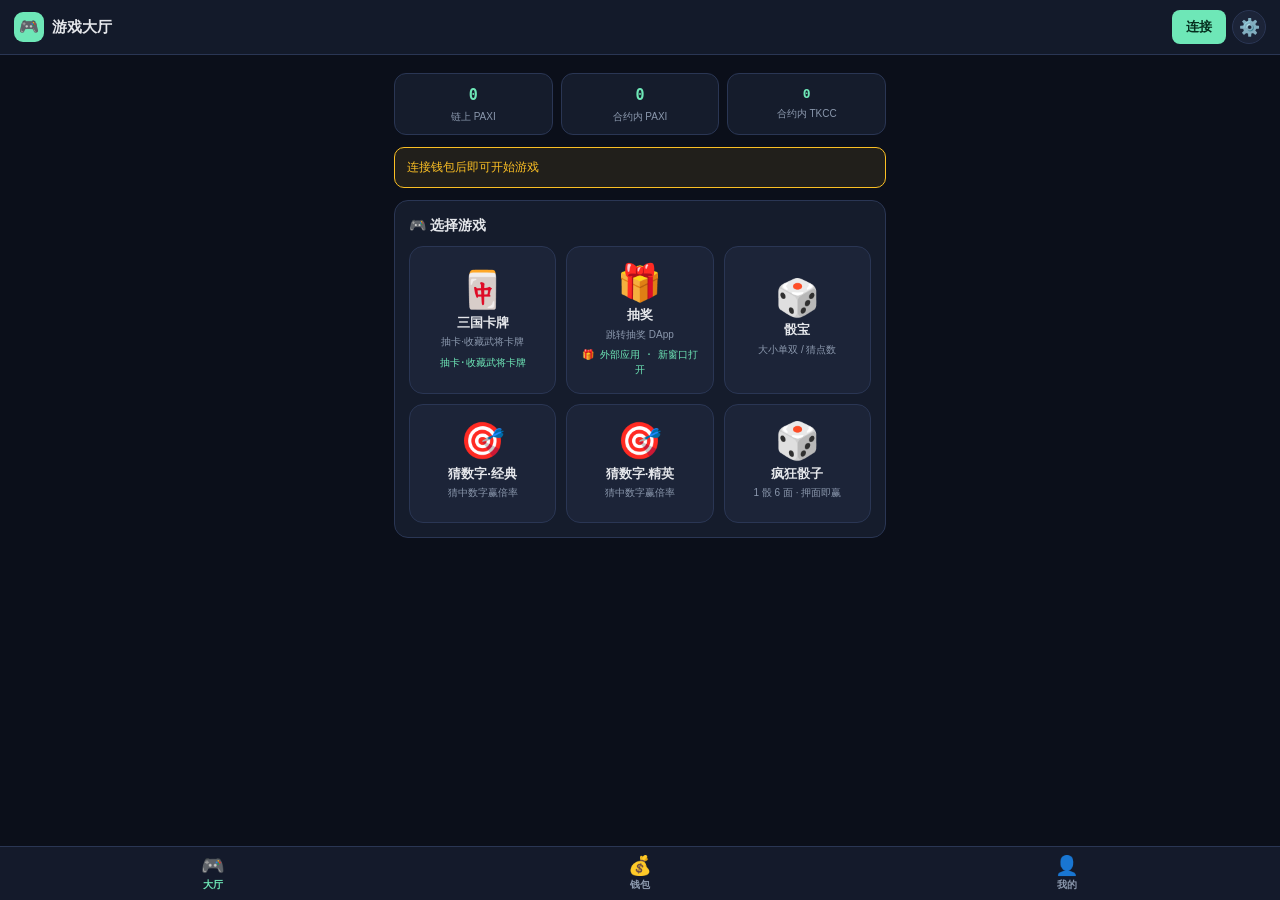
==== commit 40cad031: "Add files via upload" ====
--- a/index.html
+++ b/index.html
@@ -996,7 +996,7 @@
   window.nobleRipemd160 = ripemd160;
   window.dispatchEvent(new Event('noble-ready'));
 </script>
-<script>window.HUB_BUILD = '20260924-2';</script>
+<script>window.HUB_BUILD = '20260928-3';</script>
 <script src="shared.js?v=20260922-1"></script>      <!-- 网络/交易基础 -->
 <script src="session.js?v=20260922-1"></script>     <!-- 无感签名（依赖 shared） -->
 <script src="games.js?v=20260922-1"></script>       <!-- 通用引擎 + 游戏注册表 -->
@@ -1005,7 +1005,7 @@
      GAME_REGISTRY → 大厅里该游戏点不进去。依赖 games.js / shared.js，
      必须在 app.js 之前加载。 -->
 <script src="crazydice.js?v=20260922-1"></script>   <!-- 疯狂骰子：依赖 games.js 的 diceSpecificMult -->
-<script src="app.js?v=20260924-2"></script>         <!-- 入口/UI，必须最后加载（本次改动：大厅游戏名单 + 抽奖外链） -->
+<script src="app.js?v=20260928-3"></script>         <!-- 入口/UI（本次改动：隐藏卡牌 + 新增「本局链上明细」） -->
 <script>console.log('[PaxiGameHub] build =', window.HUB_BUILD);</script>
 
 <!-- 🟢 三国·卡牌：连接钱包后同步统计（仅当三国页已打开时刷新）；底部 Tab 高亮同步。
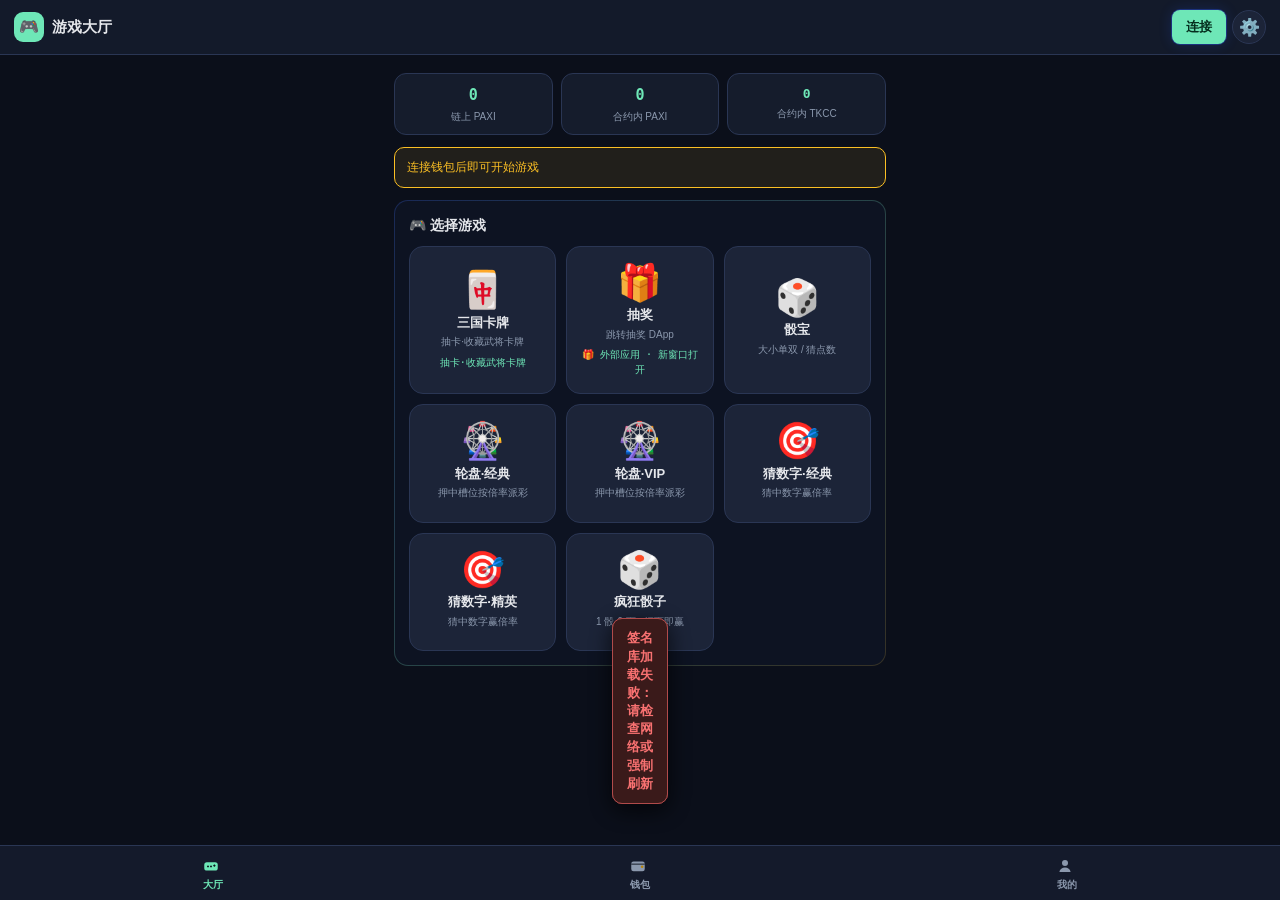
==== commit 44d66ef9: "Add files via upload" ====
--- a/index.html
+++ b/index.html
@@ -575,6 +575,81 @@
 @media (max-width: 600px) { :root { --sg-card-h: 180px; } }
 @media (max-width: 380px) { :root { --sg-card-h: 150px; } }
 </style>
+
+<!-- ============ P2-12 增强主题与动效（20260929） ============ -->
+<style id="hub-enhance">
+  /* P2-13：内联 SVG 图标统一基线 */
+  .hub-ico { vertical-align: -4px; margin-right: 6px; color: inherit; }
+  .tab .hub-ico { margin-right: 4px; }
+  /* 渐变描边（卡牌 / 卡片 / 浮层） */
+  .card, .sg-card, .codex-card, .modal {
+    position: relative;
+    border: 1px solid transparent;
+    background-image: linear-gradient(#0d1322, #0d1322), linear-gradient(135deg, #2a5cff33, #6ee7b733, #b8860b33);
+    background-origin: border-box; background-clip: padding-box, border-box;
+  }
+  /* 按钮：悬停缩放 + 发光 */
+  .btn { transition: transform .12s ease, box-shadow .2s ease, filter .2s ease; }
+  .btn:hover { transform: translateY(-1px) scale(1.03); box-shadow: 0 4px 16px #00000066; }
+  .btn:active { transform: scale(.97); }
+  .btn-primary { box-shadow: 0 0 0 1px #2a5cff55, 0 0 14px #2a5cff33; }
+  .btn-gold { box-shadow: 0 0 0 1px #b8860b55, 0 0 14px #b8860b33; }
+  .btn-danger:hover { box-shadow: 0 0 14px #ff5a5a55; }
+  /* 余额数字变化微动 */
+  @keyframes balPulse { 0%{transform:scale(1)} 40%{transform:scale(1.12);color:#6ee7b7} 100%{transform:scale(1)} }
+  .bal-pulse { animation: balPulse .5s ease; display:inline-block; }
+  /* 骨架屏 */
+  @keyframes skel { 0%{background-position:-200px 0} 100%{background-position:200px 0} }
+  .skeleton { color: transparent !important; border-radius: 6px;
+    background: linear-gradient(90deg,#1a2238 25%,#243150 37%,#1a2238 63%);
+    background-size: 400px 100%; animation: skel 1.2s infinite linear; }
+  /* Toast 队列：靠下居中、可堆叠、自动淡出 */
+  #toastWrap { position: fixed; left: 50%; bottom: 18px; transform: translateX(-50%);
+    display: flex; flex-direction: column; gap: 8px; z-index: 9999; pointer-events: none; }
+  .toast { pointer-events: auto; max-width: 86vw; padding: 10px 14px; border-radius: 10px;
+    font-size: 13px; line-height: 1.4; color: #fff; box-shadow: 0 6px 22px #00000066;
+    background: #1b2540; border: 1px solid #2a3756; animation: toastIn .2s ease; }
+  .toast.ok, .toast.success { background: #16351f; border-color: #2f7d4a; }
+  .toast.err, .toast.error { background: #3a1a1a; border-color: #b14b4b; }
+  .toast { transition: opacity .25s ease, transform .25s ease; }
+  .toast-out { opacity: 0; transform: translateY(8px); }
+  @keyframes toastIn { from { opacity: 0; transform: translateY(10px); } to { opacity: 1; transform: none; } }
+  /* 卡牌翻牌 / 骰子 / 通用淡入（P1-11 / P1-9 / P2-12） */
+  @keyframes sgFadeIn { from { opacity: 0; transform: translateY(8px) scale(.98); } to { opacity: 1; transform: none; } }
+  .sg-fade-in { animation: sgFadeIn .35s ease both; }
+  @keyframes resultPop { 0%{transform:scale(.6);opacity:0} 60%{transform:scale(1.12)} 100%{transform:scale(1);opacity:1} }
+  .result-pop { animation: resultPop .4s cubic-bezier(.2,.8,.3,1.2) both; }
+  @keyframes diceRoll { 0%{transform:rotate(0) scale(.7);opacity:0} 50%{transform:rotate(180deg) scale(1.1)} 100%{transform:rotate(360deg) scale(1);opacity:1} }
+  .dice-roll { animation: diceRoll .55s ease both; }
+  @keyframes flipIn { 0%{transform:rotateY(90deg);opacity:0} 100%{transform:rotateY(0);opacity:1} }
+  .flip { animation: flipIn .45s ease both; transform-origin: center; }
+
+  /* ===== P1-9 图鉴工具栏 + 批量分解栏 ===== */
+  .codex-toolbar { display: flex; flex-wrap: wrap; gap: 8px; align-items: center; margin: 8px 0 4px; }
+  .codex-search { flex: 1 1 160px; min-width: 120px; padding: 7px 10px; border-radius: 8px;
+    border: 1px solid #2a3756; background: #0d1322; color: #e8eefc; font-size: 13px; }
+  .codex-filters { display: flex; gap: 4px; flex-wrap: wrap; }
+  .codex-fbtn { padding: 6px 10px; border-radius: 8px; border: 1px solid #2a3756; background: #0d1322;
+    color: #9fb3d1; font-size: 12px; cursor: pointer; transition: all .15s ease; }
+  .codex-fbtn.on { background: #2a5cff; color: #fff; border-color: #2a5cff; }
+  .codex-sort { padding: 6px 8px; border-radius: 8px; border: 1px solid #2a3756; background: #0d1322; color: #e8eefc; font-size: 12px; }
+  .sg-batch-bar { display: flex; align-items: center; gap: 10px; margin: 6px 0 4px;
+    padding: 8px 10px; border-radius: 10px; background: #14203a; border: 1px solid #2a3756; font-size: 13px; color: #cfe; }
+  .sg-card.sg-sel { outline: 2px solid #6ee7b7; outline-offset: -2px; box-shadow: 0 0 12px #6ee7b755; }
+</style>
+
+<!-- ============ P2-14 PWA（20260929） ============ -->
+<link rel="manifest" href="manifest.json" />
+<meta name="theme-color" content="#0b0f1a" />
+<meta name="apple-mobile-web-app-capable" content="yes" />
+<meta name="apple-mobile-web-app-title" content="Paxi 游戏中心" />
+<script>
+  if ('serviceWorker' in navigator) {
+    window.addEventListener('load', () => {
+      navigator.serviceWorker.register('./service-worker.js').catch((e) => console.warn('SW 注册失败:', e.message));
+    });
+  }
+</script>
 </head>
 <body>
 
@@ -626,9 +701,9 @@
 </div>
 
 <nav class="tabbar">
-  <div class="tab active" data-tab="home"  onclick="switchTab('home')"><span class="ti">🎮</span><span data-i18n="tab_home">大厅</span></div>
-  <div class="tab"        data-tab="wallet" onclick="switchTab('wallet')"><span class="ti">💰</span><span data-i18n="tab_wallet">钱包</span></div>
-  <div class="tab"        data-tab="me"     onclick="switchTab('me')"><span class="ti">👤</span><span data-i18n="tab_me">我的</span></div>
+  <div class="tab active" data-tab="home"  onclick="switchTab('home')"><span class="ti"><svg class="hub-ico" viewBox="0 0 24 24" width="18" height="18"><rect x="3" y="7" width="18" height="11" rx="3.5" fill="currentColor"/><circle cx="8" cy="12.5" r="1.3" fill="#0b0f1a"/><circle cx="12" cy="12.5" r="1.3" fill="#0b0f1a"/><path d="M15.5 11.5h2M16.5 10.5v2" stroke="#0b0f1a" stroke-width="1.3" stroke-linecap="round"/></svg></span><span data-i18n="tab_home">大厅</span></div>
+  <div class="tab"        data-tab="wallet" onclick="switchTab('wallet')"><span class="ti"><svg class="hub-ico" viewBox="0 0 24 24" width="18" height="18"><rect x="3" y="6" width="18" height="13" rx="3" fill="currentColor"/><path d="M3 9.5h18" stroke="#0b0f1a" stroke-width="1.2"/><circle cx="17.5" cy="13" r="1.7" fill="#b8860b"/></svg></span><span data-i18n="tab_wallet">钱包</span></div>
+  <div class="tab"        data-tab="me"     onclick="switchTab('me')"><span class="ti"><svg class="hub-ico" viewBox="0 0 24 24" width="18" height="18"><circle cx="12" cy="8" r="4" fill="currentColor"/><path d="M4.5 20c.6-4 3.8-6 7.5-6s6.9 2 7.5 6z" fill="currentColor"/></svg></span><span data-i18n="tab_me">我的</span></div>
 </nav>
 
 <!-- ===== 玩法及经济说明弹窗（设置菜单入口） ===== -->
@@ -914,7 +989,7 @@
 <div class="modal-overlay" id="codexModal">
   <div class="modal">
     <button class="close-btn" onclick="closeCodex()">✕</button>
-    <h2 data-i18n="codex_title">📚 卡牌图鉴</h2>
+    <h2><svg class="hub-ico" viewBox="0 0 24 24" width="22" height="22" aria-hidden="true"><path fill="currentColor" d="M5 4h6v16H5zM13 4h6v16h-6z" opacity=".85"/><path fill="none" stroke="currentColor" stroke-width="1.6" d="M7.5 5v14M16.5 5v14"/></svg><span data-i18n="codex_title">卡牌图鉴</span></h2>
     <div class="codex-progress" id="codexProgress"></div>
     <div class="codex-grid" id="codexContent"></div>
   </div>
@@ -969,34 +1044,66 @@
 </script>
 
 <!-- 🟢 无感签名：CosmJS ESM 供会话私钥直接签 Tx（与 UMD 的 PaxiCosmJS 并存） -->
+<!-- P0-3：优先加载本地 vendor/（离线可用），失败自动回退 jsdelivr CDN -->
 <script type="module">
   window.addEventListener('load', async () => {
+    const LOCAL = ['./vendor/cosmjs-proto-signing.esm.js', './vendor/cosmjs-stargate.esm.js'];
+    const CDN = [
+      'https://cdn.jsdelivr.net/npm/@cosmjs/proto-signing@0.32.4/+esm',
+      'https://cdn.jsdelivr.net/npm/@cosmjs/stargate@0.32.4/+esm'
+    ];
     try {
-      const { DirectSecp256k1Wallet } = await import('https://cdn.jsdelivr.net/npm/@cosmjs/proto-signing@0.32.4/+esm');
-      const { SigningStargateClient, GasPrice } = await import('https://cdn.jsdelivr.net/npm/@cosmjs/stargate@0.32.4/+esm');
-      window.CosmJSSigning = { DirectSecp256k1Wallet, SigningStargateClient, GasPrice };
+      const [a, b] = await Promise.all([
+        import(LOCAL[0]).catch(() => import(CDN[0])),
+        import(LOCAL[1]).catch(() => import(CDN[1]))
+      ]);
+      window.CosmJSSigning = {
+        DirectSecp256k1Wallet: a.DirectSecp256k1Wallet,
+        SigningStargateClient: b.SigningStargateClient,
+        GasPrice: b.GasPrice
+      };
       window.dispatchEvent(new Event('cosmjs-ready'));
-    } catch (e) { console.warn('CosmJS ESM 加载失败:', e.message); }
+    } catch (e) {
+      console.warn('CosmJS ESM 加载失败（本地与 CDN 均失败）:', e && e.message);
+      window.dispatchEvent(new Event('cosmjs-failed'));
+      if (typeof showToast === 'function') showToast('签名库加载失败：请检查网络或强制刷新', 'error');
+    }
   });
 </script>
 <!-- 🟢 noble 加密库（会话密钥签名用）；⚠️ 必须注入 hmacSha256Sync -->
 <script type="module">
-  import * as secp from 'https://cdn.jsdelivr.net/npm/@noble/secp256k1@2.1.0/+esm';
-  import { sha256 } from 'https://cdn.jsdelivr.net/npm/@noble/hashes@1.5.0/sha256/+esm';
-  import { ripemd160 } from 'https://cdn.jsdelivr.net/npm/@noble/hashes@1.5.0/ripemd160/+esm';
-  import { hmac } from 'https://cdn.jsdelivr.net/npm/@noble/hashes@1.5.0/hmac/+esm';
-
-  // 🔴 关键：noble-secp256k1 v2.x 不再内置 HMAC，必须手动注入。
-  //    不加这行，secp.sign() 会抛 "etc.hmacSha256Sync not set"。
-  secp.etc.hmacSha256Sync = (key, ...msgs) =>
-    hmac(sha256, key, secp.etc.concatBytes(...msgs));
-
-  window.nobleSecp = secp;
-  window.nobleSha256 = sha256;
-  window.nobleRipemd160 = ripemd160;
-  window.dispatchEvent(new Event('noble-ready'));
+  (async () => {
+    const L = {
+      secp: './vendor/noble-secp256k1.esm.js',
+      sha256: './vendor/noble-hashes-sha256.esm.js',
+      ripemd160: './vendor/noble-hashes-ripemd160.esm.js',
+      hmac: './vendor/noble-hashes-hmac.esm.js'
+    };
+    const C = {
+      secp: 'https://cdn.jsdelivr.net/npm/@noble/secp256k1@2.1.0/+esm',
+      sha256: 'https://cdn.jsdelivr.net/npm/@noble/hashes@1.5.0/sha256/+esm',
+      ripemd160: 'https://cdn.jsdelivr.net/npm/@noble/hashes@1.5.0/ripemd160/+esm',
+      hmac: 'https://cdn.jsdelivr.net/npm/@noble/hashes@1.5.0/hmac/+esm'
+    };
+    const imp = (k) => import(L[k]).catch(() => import(C[k]));
+    try {
+      const [secpMod, sha, rip, hm] = await Promise.all([imp('secp'), imp('sha256'), imp('ripemd160'), imp('hmac')]);
+      // 🔴 关键：noble-secp256k1 v2.x 不再内置 HMAC，必须手动注入。
+      //    不加这行，secp.sign() 会抛 "etc.hmacSha256Sync not set"。
+      secpMod.etc.hmacSha256Sync = (key, ...msgs) =>
+        hm.hmac(sha.sha256, key, secpMod.etc.concatBytes(...msgs));
+      window.nobleSecp = secpMod;
+      window.nobleSha256 = sha.sha256;
+      window.nobleRipemd160 = rip.ripemd160;
+      window.dispatchEvent(new Event('noble-ready'));
+    } catch (e) {
+      console.warn('noble 加密库加载失败（本地与 CDN 均失败）:', e && e.message);
+      window.dispatchEvent(new Event('noble-failed'));
+      if (typeof showToast === 'function') showToast('加密库加载失败：请检查网络或强制刷新', 'error');
+    }
+  })();
 </script>
-<script>window.HUB_BUILD = '20260928-3';</script>
+<script>window.HUB_BUILD = '20260929-1';</script>
 <script src="shared.js?v=20260922-1"></script>      <!-- 网络/交易基础 -->
 <script src="session.js?v=20260922-1"></script>     <!-- 无感签名（依赖 shared） -->
 <script src="games.js?v=20260922-1"></script>       <!-- 通用引擎 + 游戏注册表 -->
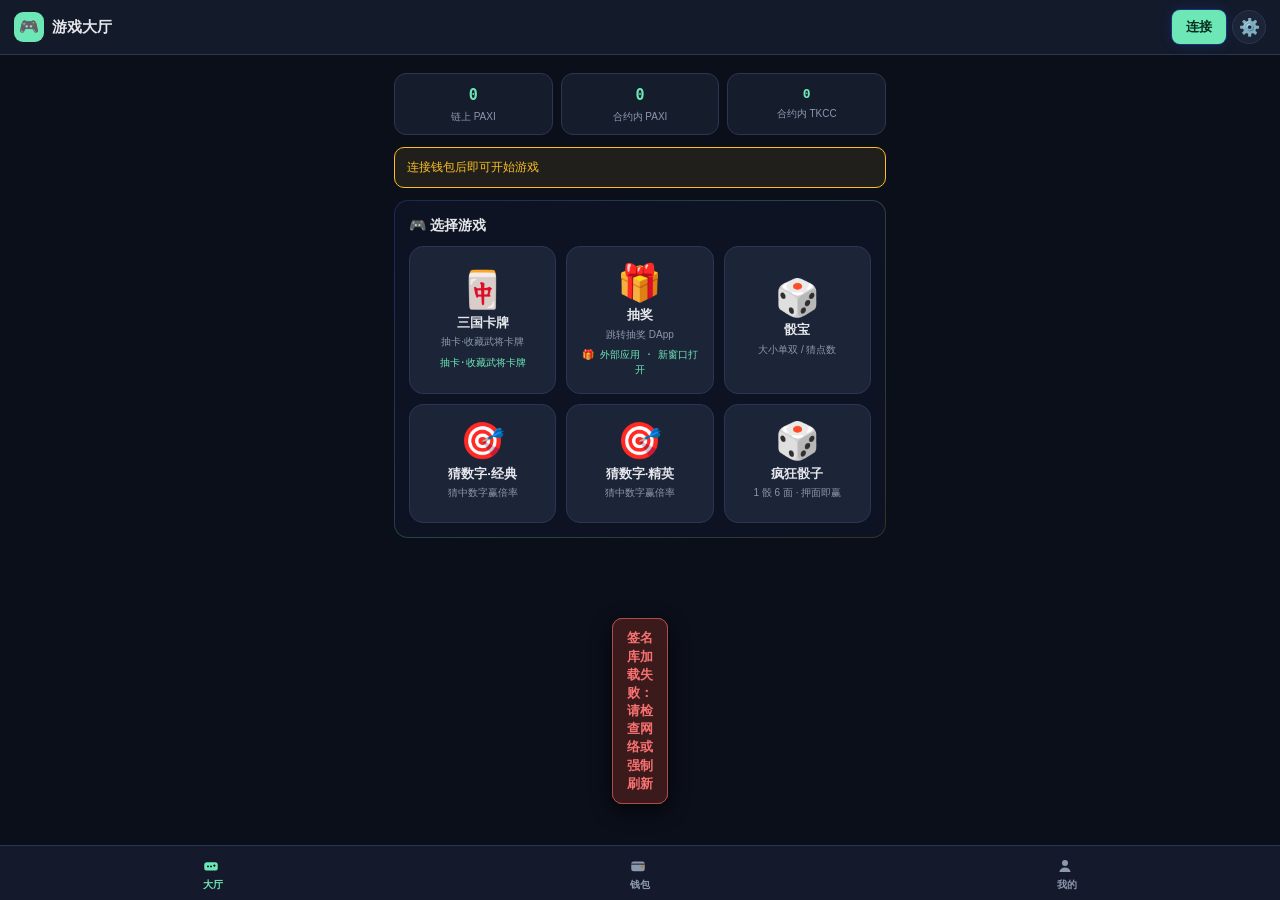
==== commit 4212df36: "Add files via upload" ====
--- a/index.html
+++ b/index.html
@@ -365,9 +365,9 @@
 .sg-stat .lb { display:block; font-size:10px; color:#8a7a6a; margin-top:2px; }
 
 /* 三国页内标签条（抽卡/对战/我的卡牌…） */
-#sgTabs { display:flex; gap:4px; overflow-x:auto; margin-bottom:10px; background: rgba(0,0,0,0.25); padding:4px; border-radius:14px; border:1px solid rgba(200,160,100,0.12); -webkit-overflow-scrolling:touch; scrollbar-width:none; }
-#sgTabs::-webkit-scrollbar { display:none; }
-.sg-tab { flex:1; min-width:64px; width:auto; min-height:auto; background:transparent; border:none; color:#8a7a6a; padding:9px 6px; font-size:13px; font-family:inherit; cursor:pointer; border-radius:10px; transition:.2s; white-space:nowrap; }
+/* 🟢 2026-09-29：页签改为两行自动换行（手机不用横向滑动）；每行约 4 个 */
+#sgTabs { display:flex; flex-wrap:wrap; gap:6px; margin-bottom:10px; background: rgba(0,0,0,0.25); padding:6px; border-radius:14px; border:1px solid rgba(200,160,100,0.12); }
+.sg-tab { flex:1 1 calc(25% - 6px); min-width:0; width:auto; min-height:auto; background:transparent; border:none; color:#8a7a6a; padding:9px 4px; font-size:13px; font-family:inherit; cursor:pointer; border-radius:10px; transition:.2s; white-space:nowrap; text-align:center; overflow:hidden; text-overflow:ellipsis; }
 .sg-tab:hover { color:#e8d5b8; background: rgba(255,255,255,0.04); }
 .sg-tab.active { background: linear-gradient(135deg, rgba(184,134,11,0.35), rgba(255,200,50,0.2)); color:#ffd700; box-shadow:0 2px 10px rgba(255,200,50,0.15); }
 
@@ -1103,16 +1103,16 @@
     }
   })();
 </script>
-<script>window.HUB_BUILD = '20260929-1';</script>
+<script>window.HUB_BUILD = '20260929-3';</script>
 <script src="shared.js?v=20260922-1"></script>      <!-- 网络/交易基础 -->
-<script src="session.js?v=20260922-1"></script>     <!-- 无感签名（依赖 shared） -->
+<script src="session.js?v=20260929-3"></script>     <!-- 无感签名（依赖 shared） -->
 <script src="games.js?v=20260922-1"></script>       <!-- 通用引擎 + 游戏注册表 -->
 <script src="sanguo.js?v=20260922-1"></script>      <!-- 三国：依赖 session 的 Session.buildMessage -->
 <!-- 🟠 修复：crazydice.js 此前只有注释没有 <script> 标签，疯狂骰子从未注册进
      GAME_REGISTRY → 大厅里该游戏点不进去。依赖 games.js / shared.js，
      必须在 app.js 之前加载。 -->
 <script src="crazydice.js?v=20260922-1"></script>   <!-- 疯狂骰子：依赖 games.js 的 diceSpecificMult -->
-<script src="app.js?v=20260928-3"></script>         <!-- 入口/UI（本次改动：隐藏卡牌 + 新增「本局链上明细」） -->
+<script src="app.js?v=20260929-3"></script>         <!-- 入口/UI（本次改动：轮盘重新隐藏） -->
 <script>console.log('[PaxiGameHub] build =', window.HUB_BUILD);</script>
 
 <!-- 🟢 三国·卡牌：连接钱包后同步统计（仅当三国页已打开时刷新）；底部 Tab 高亮同步。
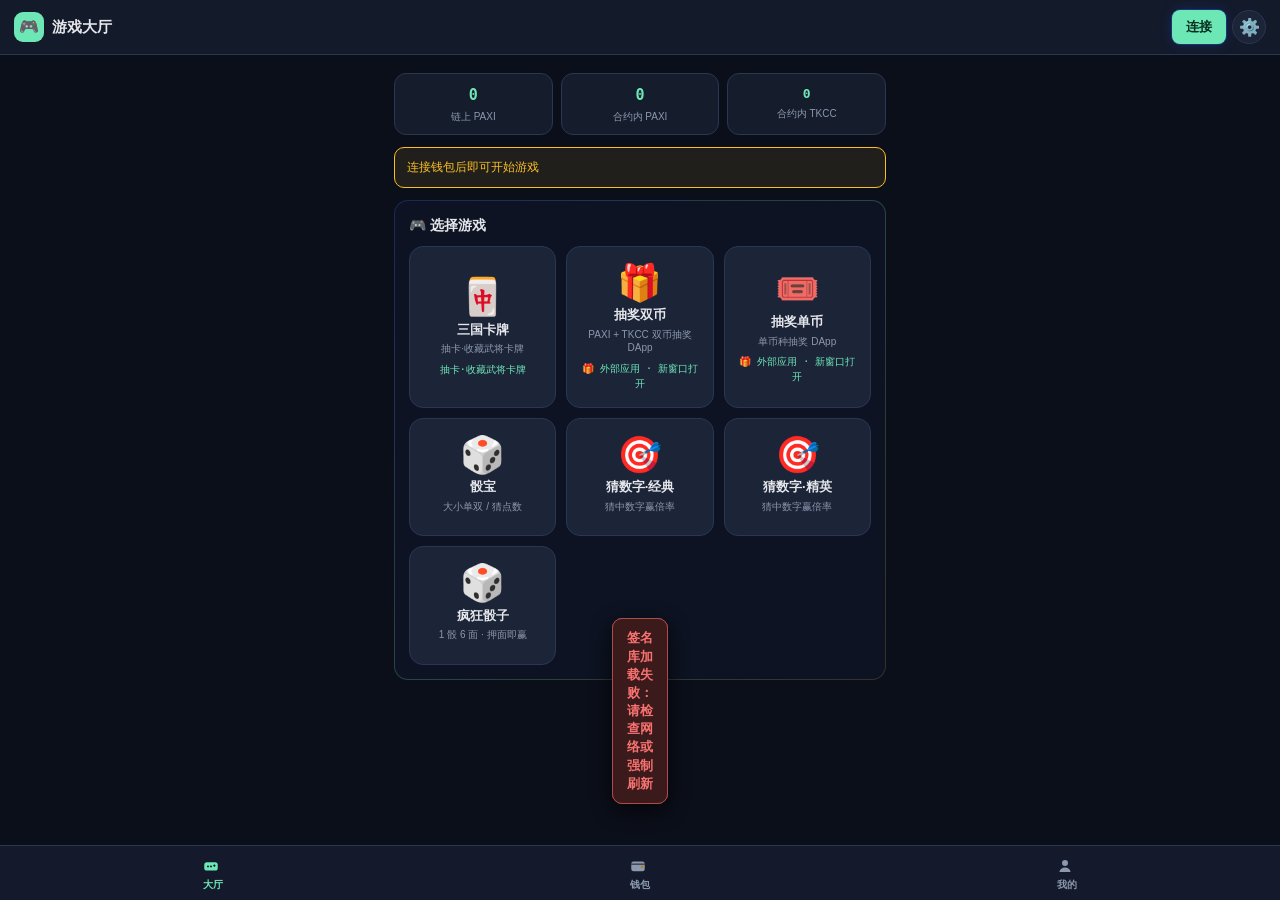
==== commit 9570f65e: "Add files via upload" ====
--- a/index.html
+++ b/index.html
@@ -623,6 +623,8 @@
   .dice-roll { animation: diceRoll .55s ease both; }
   @keyframes flipIn { 0%{transform:rotateY(90deg);opacity:0} 100%{transform:rotateY(0);opacity:1} }
   .flip { animation: flipIn .45s ease both; transform-origin: center; }
+  /* 🟢 卡面阵营行（2026-09-29）：我的卡与图鉴显示一致，颜色随阵营（魏蓝/蜀红/吴绿/汉金/群紫） */
+  .sg-card .ff { font-size:10px; line-height:1.15; margin-top:1px; text-align:center; white-space:nowrap; overflow:hidden; text-overflow:ellipsis; letter-spacing:.5px; }
 
   /* ===== P1-9 图鉴工具栏 + 批量分解栏 ===== */
   .codex-toolbar { display: flex; flex-wrap: wrap; gap: 8px; align-items: center; margin: 8px 0 4px; }
@@ -1103,16 +1105,16 @@
     }
   })();
 </script>
-<script>window.HUB_BUILD = '20260929-3';</script>
+<script>window.HUB_BUILD = '20260930-1';</script>
 <script src="shared.js?v=20260922-1"></script>      <!-- 网络/交易基础 -->
 <script src="session.js?v=20260929-3"></script>     <!-- 无感签名（依赖 shared） -->
 <script src="games.js?v=20260922-1"></script>       <!-- 通用引擎 + 游戏注册表 -->
-<script src="sanguo.js?v=20260922-1"></script>      <!-- 三国：依赖 session 的 Session.buildMessage -->
+<script src="sanguo.js?v=20260929-4"></script>      <!-- 三国：依赖 session 的 Session.buildMessage（本次改动：卡面显示阵营） -->
 <!-- 🟠 修复：crazydice.js 此前只有注释没有 <script> 标签，疯狂骰子从未注册进
      GAME_REGISTRY → 大厅里该游戏点不进去。依赖 games.js / shared.js，
      必须在 app.js 之前加载。 -->
 <script src="crazydice.js?v=20260922-1"></script>   <!-- 疯狂骰子：依赖 games.js 的 diceSpecificMult -->
-<script src="app.js?v=20260929-3"></script>         <!-- 入口/UI（本次改动：轮盘重新隐藏） -->
+<script src="app.js?v=20260930-1"></script>         <!-- 入口/UI（本次改动：抽奖双币换新址 + 新增抽奖单币） -->
 <script>console.log('[PaxiGameHub] build =', window.HUB_BUILD);</script>
 
 <!-- 🟢 三国·卡牌：连接钱包后同步统计（仅当三国页已打开时刷新）；底部 Tab 高亮同步。
